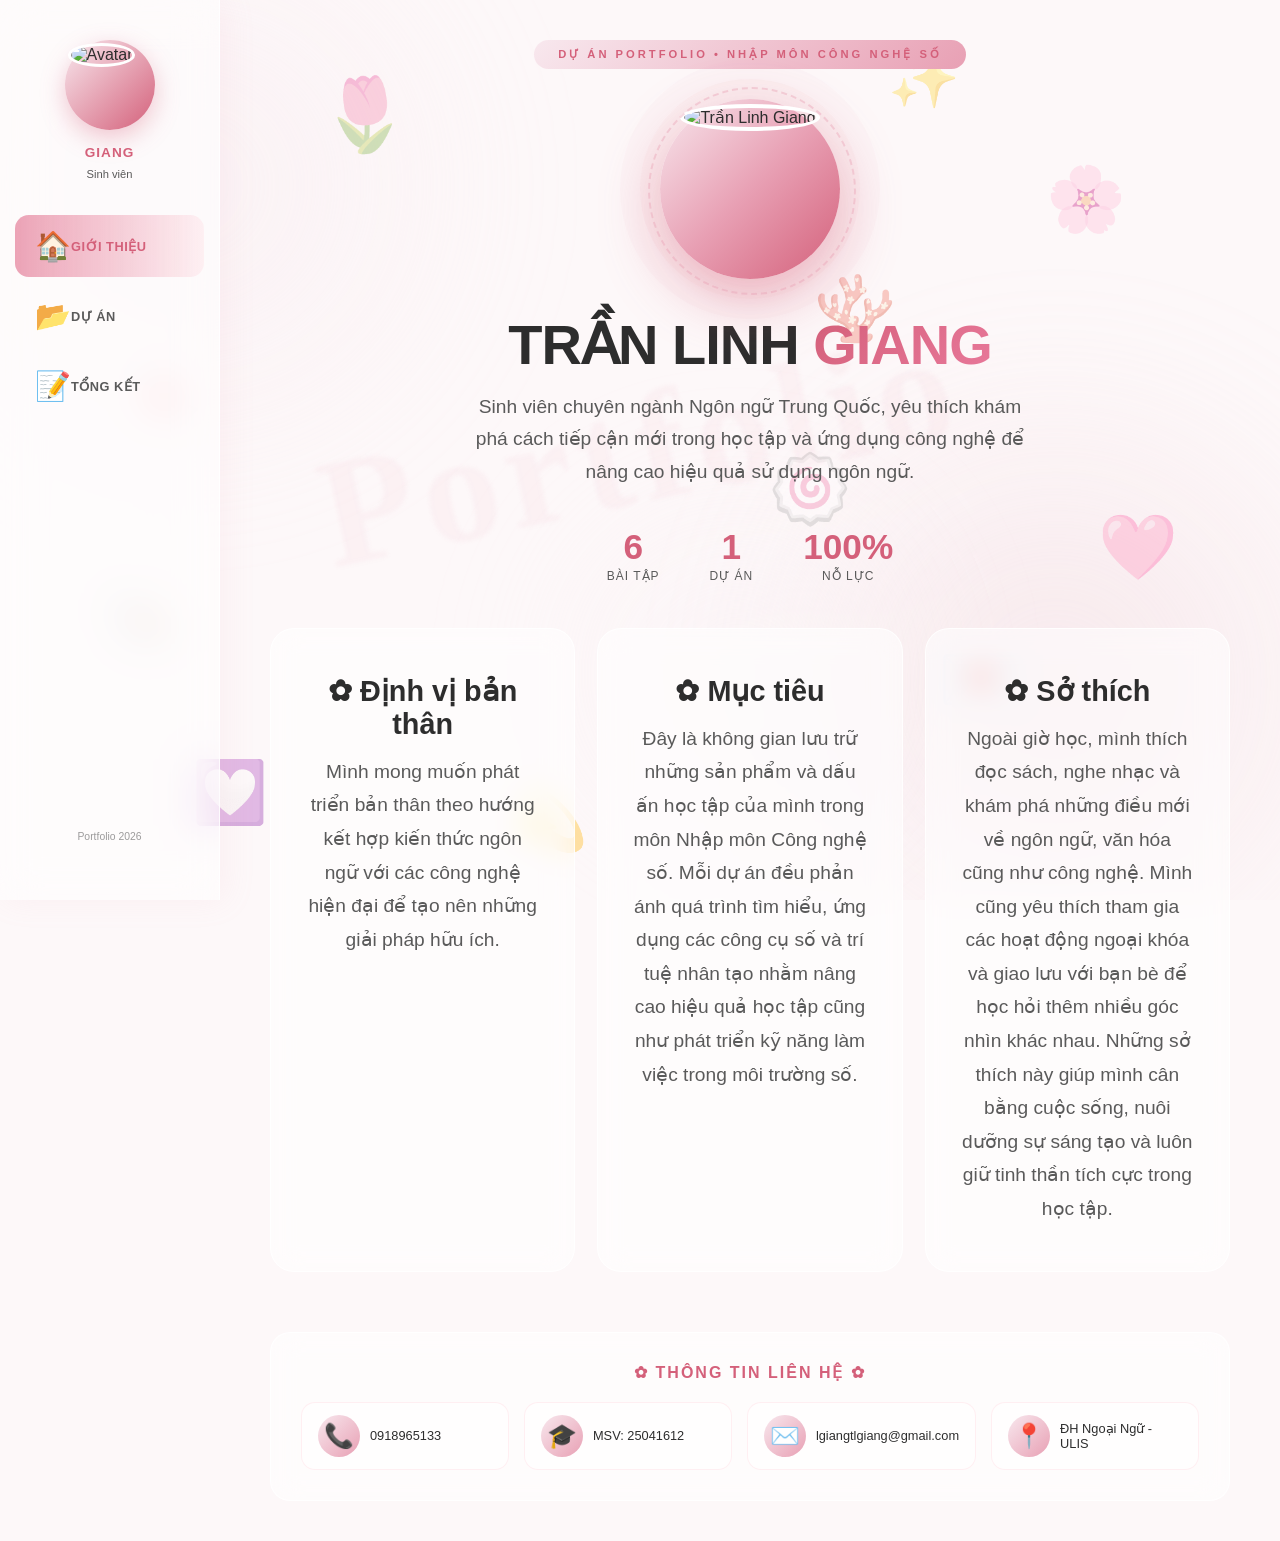
==== index.html @ 49e55954 "init" ====
<!DOCTYPE html>
<html lang="vi">
<head>
    <meta charset="UTF-8">
    <meta name="viewport" content="width=device-width, initial-scale=1.0">
    <title>Trần Linh Giang | Digital Portfolio</title>
    <link rel="stylesheet" href="css/style.css">
</head>
<body>

    <div class="decor-bg">
        <div class="soft-orb orb-1"></div>
        <div class="soft-orb orb-2"></div>
        <div class="soft-orb orb-3"></div>
    </div>

    <div class="floating-icons">
        <div class="floating-icon fi-1">🌷</div>
        <div class="floating-icon fi-2">🌸</div>
        <div class="floating-icon fi-3">🍥</div>
        <div class="floating-icon fi-4">💌</div>
        <div class="floating-icon fi-5">💟</div>
        <div class="floating-icon fi-6">🪸</div>
        <div class="floating-icon fi-7">🐚</div>
        <div class="floating-icon fi-8">🍬</div>
        <div class="floating-icon fi-9">🩷</div>
        <div class="floating-icon fi-10">✨</div>
        <div class="floating-icon fi-11">💫</div>
    </div>

    <div class="bg-text">Portfolio</div>

    <!-- SIDEBAR -->
    <aside class="sidebar">
        <div class="sidebar-avatar">
            <img src="assets/avatar.jpg" alt="Avatar">
        </div>
        <div class="sidebar-name">Giang</div>
        <div class="sidebar-role">Sinh viên</div>
        <nav class="sidebar-nav">
            <a href="index.html" class="active">
                <span class="nav-icon">🏠</span>
                <span>GIỚI THIỆU</span>
            </a>
            <a href="projects.html">
                <span class="nav-icon">📂</span>
                <span>DỰ ÁN</span>
            </a>
            <a href="summary.html">
                <span class="nav-icon">📝</span>
                <span>TỔNG KẾT</span>
            </a>
        </nav>
        <div class="sidebar-footer">
            <div class="sidebar-footer-text">Portfolio 2026</div>
        </div>
    </aside>

    <!-- MAIN CONTENT -->
    <main class="main-content">
        <section class="hero">

            <div class="hero-badge">DỰ ÁN PORTFOLIO • NHẬP MÔN CÔNG NGHỆ SỐ</div>

            <div class="hero-avatar">
                <img src="assets/avatar.jpg" alt="Trần Linh Giang">
            </div>

            <h1 class="hero-name">
                TRẦN LINH <span class="highlight">GIANG</span>
            </h1>
            <p class="hero-tagline">
                Sinh viên chuyên ngành Ngôn ngữ Trung Quốc, yêu thích khám phá cách tiếp cận mới trong học tập và ứng dụng công nghệ để nâng cao hiệu quả sử dụng ngôn ngữ.
            </p>

            <div class="hero-stats">
                <div class="stat-item">
                    <div class="stat-number">6</div>
                    <div class="stat-label">Bài tập</div>
                </div>
                <div class="stat-item">
                    <div class="stat-number">1</div>
                    <div class="stat-label">Dự án</div>
                </div>
                <div class="stat-item">
                    <div class="stat-number">100%</div>
                    <div class="stat-label">Nỗ lực</div>
                </div>
            </div>

            <div class="hero-cards">
                <div class="hero-card">
                    <div class="hero-card-title">✿ Định vị bản thân</div>
                    <div class="hero-card-desc">Mình mong muốn phát triển bản thân theo hướng kết hợp kiến thức ngôn ngữ với các công nghệ hiện đại để tạo nên những giải pháp hữu ích.</div>
                </div>
                <div class="hero-card">
                    <div class="hero-card-title">✿ Mục tiêu</div>
                    <div class="hero-card-desc">Đây là không gian lưu trữ những sản phẩm và dấu ấn học tập của mình trong môn Nhập môn Công nghệ số. Mỗi dự án đều phản ánh quá trình tìm hiểu, ứng dụng các công cụ số và trí tuệ nhân tạo nhằm nâng cao hiệu quả học tập cũng như phát triển kỹ năng làm việc trong môi trường số.</div>
                </div>
                <div class="hero-card">
                    <div class="hero-card-title">✿ Sở thích</div>
                    <div class="hero-card-desc">Ngoài giờ học, mình thích đọc sách, nghe nhạc và khám phá những điều mới về ngôn ngữ, văn hóa cũng như công nghệ. Mình cũng yêu thích tham gia các hoạt động ngoại khóa và giao lưu với bạn bè để học hỏi thêm nhiều góc nhìn khác nhau. Những sở thích này giúp mình cân bằng cuộc sống, nuôi dưỡng sự sáng tạo và luôn giữ tinh thần tích cực trong học tập.</div>
                </div>
            </div>

        </section>

        <!-- CONTACT -->
        <div class="contact-strip">
            <div class="contact-strip-title">✿ THÔNG TIN LIÊN HỆ ✿</div>
            <div class="contact-strip-grid">
                <div class="contact-chip">
                    <div class="contact-chip-icon">📞</div>
                    <div class="contact-chip-text">0918965133</div>
                </div>
                <div class="contact-chip">
                    <div class="contact-chip-icon">🎓</div>
                    <div class="contact-chip-text">MSV: 25041612</div>
                </div>
                <div class="contact-chip">
                    <div class="contact-chip-icon">✉️</div>
                    <div class="contact-chip-text">lgiangtlgiang@gmail.com</div>
                </div>
                <div class="contact-chip">
                    <div class="contact-chip-icon">📍</div>
                    <div class="contact-chip-text">ĐH Ngoại Ngữ - ULIS</div>
                </div>
            </div>
        </div>
    </main>

</body>
</html>
---- css/style.css ----
/* =========================================
   HỆ THỐNG BIẾN MÀU (WHITE - PINK THEME)
========================================= */
:root {
    --pink-light: #f8e8ee;
    --pink-main: #e8a0b4;
    --pink-dark: #d4607a;
    --pink-glow: #e8789a;
    --bg-color: #fdf8f9;
    --text-dark: #2d2d2d;
    --text-gray: #5a5a5a;
    --glass-bg: rgba(255, 255, 255, 0.55);
    --glass-border: rgba(255, 255, 255, 0.8);
    --sidebar-width: 220px;
}

* { margin: 0; padding: 0; box-sizing: border-box; }

body {
    background-color: var(--bg-color);
    color: var(--text-dark);
    font-family: 'Segoe UI', Tahoma, Geneva, Verdana, sans-serif;
    overflow-x: hidden;
    min-height: 100vh;
}

/* =========================================
   1. NỀN ĐỘNG
========================================= */
.decor-bg { 
    position: fixed; top: 0; left: 0; width: 100%; height: 100%; 
    pointer-events: none; z-index: -1; overflow: hidden; 
}
.soft-orb { 
    position: absolute; border-radius: 50%; filter: blur(80px); opacity: 0.45; 
}
.orb-1 { 
    top: -15%; left: -10%; width: 50vw; height: 50vw; 
    background: radial-gradient(circle, var(--pink-light) 0%, transparent 65%); 
    animation: orbDrift 18s infinite alternate ease-in-out; 
}
.orb-2 { 
    bottom: -15%; right: -10%; width: 55vw; height: 55vw; 
    background: radial-gradient(circle, #f0d0d8 0%, transparent 65%); 
    animation: orbDrift 22s infinite alternate-reverse ease-in-out; 
}
.orb-3 { 
    top: 50%; left: 40%; width: 35vw; height: 35vw; 
    background: radial-gradient(circle, #faf0f4 0%, transparent 65%); 
    animation: orbDrift 20s infinite alternate ease-in-out; 
}

@keyframes orbDrift { 
    0% { transform: translate(0, 0) scale(1); } 
    33% { transform: translate(40px, -30px) scale(1.08); }
    66% { transform: translate(-25px, 50px) scale(0.94); }
    100% { transform: translate(15px, -20px) scale(1.03); } 
}

/* =========================================
   2. ICON TRÔI NỔI
========================================= */
.floating-icons {
    position: fixed;
    top: 0; left: 0; width: 100%; height: 100%;
    pointer-events: none;
    z-index: -1;
    overflow: hidden;
}
.floating-icon {
    position: absolute;
    opacity: 0.35;
    animation: iconBob 14s infinite ease-in-out alternate;
    user-select: none;
    pointer-events: none;
}
.fi-1 { top: 8%; left: 25%; animation-duration: 16s; font-size: 4.5rem; }
.fi-2 { top: 18%; right: 12%; animation-duration: 18s; font-size: 4rem; animation-delay: -3s; }
.fi-3 { top: 50%; left: 60%; animation-duration: 20s; font-size: 4.2rem; animation-delay: -5s; }
.fi-4 { bottom: 20%; right: 20%; animation-duration: 17s; font-size: 4.3rem; animation-delay: -2s; }
.fi-5 { bottom: 8%; left: 15%; animation-duration: 22s; font-size: 3.8rem; animation-delay: -7s; }
.fi-6 { top: 30%; right: 30%; animation-duration: 19s; font-size: 4.1rem; animation-delay: -4s; }
.fi-7 { top: 65%; left: 8%; animation-duration: 21s; font-size: 3.9rem; animation-delay: -6s; }
.fi-8 { top: 40%; left: 10%; animation-duration: 23s; font-size: 3.7rem; animation-delay: -8s; }
.fi-9 { bottom: 35%; right: 8%; animation-duration: 18s; font-size: 4rem; animation-delay: -1s; }
.fi-10 { top: 5%; right: 25%; animation-duration: 24s; font-size: 3.6rem; animation-delay: -9s; }
.fi-11 { bottom: 5%; left: 40%; animation-duration: 20s; font-size: 3.8rem; animation-delay: -5s; }

@keyframes iconBob {
    0% { transform: translateY(0) rotate(0deg) scale(1); }
    25% { transform: translateY(-20px) rotate(8deg) scale(1.06); }
    50% { transform: translateY(10px) rotate(-5deg) scale(0.96); }
    75% { transform: translateY(-30px) rotate(12deg) scale(1.04); }
    100% { transform: translateY(-15px) rotate(-8deg) scale(1.02); }
}

/* =========================================
   3. SIDEBAR NAVIGATION
========================================= */
.sidebar {
    position: fixed;
    left: 0; top: 0;
    width: var(--sidebar-width);
    height: 100vh;
    background: var(--glass-bg);
    backdrop-filter: blur(20px);
    border-right: 1px solid var(--glass-border);
    display: flex;
    flex-direction: column;
    align-items: center;
    padding: 40px 0;
    z-index: 1000;
    box-shadow: 5px 0 30px rgba(232, 160, 180, 0.1);
}

.sidebar-avatar {
    width: 90px;
    height: 90px;
    border-radius: 50%;
    background: linear-gradient(135deg, var(--pink-light), var(--pink-dark));
    padding: 3px;
    margin-bottom: 15px;
    box-shadow: 0 8px 25px rgba(212, 96, 122, 0.35);
    animation: avatarPulse 4s ease-in-out infinite;
}
@keyframes avatarPulse {
    0%, 100% { box-shadow: 0 8px 25px rgba(212, 96, 122, 0.35); }
    50% { box-shadow: 0 12px 35px rgba(212, 96, 122, 0.5); }
}
.sidebar-avatar img {
    width: 100%;
    height: 100%;
    border-radius: 50%;
    object-fit: cover;
    border: 3px solid #fff;
}

.sidebar-name {
    font-size: 0.85rem;
    font-weight: 700;
    color: var(--pink-dark);
    text-transform: uppercase;
    letter-spacing: 1px;
    margin-bottom: 8px;
    text-align: center;
}
.sidebar-role {
    font-size: 0.7rem;
    color: var(--text-gray);
    margin-bottom: 35px;
    text-align: center;
}

.sidebar-nav {
    display: flex;
    flex-direction: column;
    gap: 8px;
    width: 100%;
    padding: 0 15px;
}
.sidebar-nav a {
    color: var(--text-gray);
    text-decoration: none;
    font-weight: 600;
    font-size: 0.8rem;
    padding: 14px 20px;
    border-radius: 14px;
    transition: all 0.3s ease;
    display: flex;
    align-items: center;
    gap: 12px;
    letter-spacing: 0.5px;
    position: relative;
    overflow: hidden;
}
.sidebar-nav a::before {
    content: '';
    position: absolute;
    left: 0; top: 0;
    width: 0; height: 100%;
    background: linear-gradient(90deg, var(--pink-main), transparent);
    transition: width 0.3s ease;
    z-index: -1;
}
.sidebar-nav a:hover::before,
.sidebar-nav a.active::before {
    width: 100%;
}
.sidebar-nav a:hover, .sidebar-nav a.active {
    color: var(--pink-dark);
    background: rgba(255, 182, 193, 0.15);
}
.sidebar-nav a .nav-icon {
    font-size: 1.8rem;
    width: 24px;
    text-align: center;
}

.sidebar-footer {
    margin-top: auto;
    padding: 15px;
    text-align: center;
}
.sidebar-footer-text {
    font-size: 0.65rem;
    color: var(--text-gray);
    opacity: 0.6;
    line-height: 1.5;
}

/* =========================================
   4. MAIN CONTENT AREA
========================================= */
.main-content {
    margin-left: var(--sidebar-width);
    min-height: 100vh;
    padding: 40px 50px;
}

/* =========================================
   5. HERO / INTRO PAGE
========================================= */
.hero {
    display: flex;
    flex-direction: column;
    align-items: center;
    justify-content: center;
    min-height: calc(100vh - 80px);
    text-align: center;
    position: relative;
}

.hero-badge {
    display: inline-block;
    background: linear-gradient(135deg, var(--pink-light), var(--pink-main));
    color: var(--pink-dark);
    font-size: 0.7rem;
    font-weight: 700;
    letter-spacing: 3px;
    text-transform: uppercase;
    padding: 8px 24px;
    border-radius: 30px;
    margin-bottom: 30px;
    animation: badgeFloat 3s ease-in-out infinite;
}
@keyframes badgeFloat {
    0%, 100% { transform: translateY(0); }
    50% { transform: translateY(-8px); }
}

.hero-avatar {
    width: 180px;
    height: 180px;
    border-radius: 50%;
    background: linear-gradient(135deg, var(--pink-light), var(--pink-main), var(--pink-dark));
    padding: 5px;
    margin-bottom: 35px;
    box-shadow: 0 20px 60px rgba(212, 96, 122, 0.45),
                0 0 0 20px rgba(232, 160, 180, 0.08),
                0 0 0 40px rgba(232, 160, 180, 0.04);
    position: relative;
    animation: heroAvatarGlow 4s ease-in-out infinite;
}
@keyframes heroAvatarGlow {
    0%, 100% { box-shadow: 0 20px 60px rgba(212, 96, 122, 0.45), 0 0 0 20px rgba(232, 160, 180, 0.08); }
    50% { box-shadow: 0 25px 70px rgba(212, 96, 122, 0.55), 0 0 0 25px rgba(232, 160, 180, 0.12); }
}
.hero-avatar img {
    width: 100%;
    height: 100%;
    border-radius: 50%;
    object-fit: cover;
    border: 4px solid #fff;
}
.hero-avatar::after {
    content: '';
    position: absolute;
    top: -12px; left: -12px;
    width: calc(100% + 24px);
    height: calc(100% + 24px);
    border: 2px dashed var(--pink-main);
    border-radius: 50%;
    opacity: 0.4;
    animation: ringRotate 25s linear infinite;
}
@keyframes ringRotate {
    from { transform: rotate(0deg); }
    to { transform: rotate(360deg); }
}

.hero-name {
    font-size: 3.5rem;
    font-weight: 900;
    text-transform: uppercase;
    color: var(--text-dark);
    margin-bottom: 15px;
    line-height: 1.1;
    letter-spacing: -1px;
}
.hero-name .highlight {
    background: linear-gradient(135deg, var(--pink-dark), var(--pink-glow));
    -webkit-background-clip: text;
    -webkit-text-fill-color: transparent;
    background-clip: text;
}
.hero-tagline {
    font-size: 1.2rem;
    color: var(--text-gray);
    margin-bottom: 40px;
    max-width: 550px;
    line-height: 1.7;
}

.hero-stats {
    display: flex;
    gap: 50px;
    margin-bottom: 45px;
}
.stat-item {
    text-align: center;
}
.stat-number {
    font-size: 2.2rem;
    font-weight: 900;
    color: var(--pink-dark);
    line-height: 1;
}
.stat-label {
    font-size: 0.75rem;
    color: var(--text-gray);
    text-transform: uppercase;
    letter-spacing: 1px;
    margin-top: 5px;
}

.hero-cards {
    display: grid;
    grid-template-columns: repeat(3, 1fr);
    gap: 22px;
    max-width: 1300px;
    width: 100%;
}
.hero-card {
    background: var(--glass-bg);
    backdrop-filter: blur(15px);
    border: 1px solid var(--glass-border);
    border-radius: 24px;
    padding: 45px 35px;
    text-align: center;
    transition: all 0.4s cubic-bezier(0.175, 0.885, 0.32, 1.275);
    cursor: default;
}
.hero-card:hover {
    transform: translateY(-8px) scale(1.02);
    border-color: var(--pink-main);
    box-shadow: 0 15px 35px rgba(212, 96, 122, 0.2);
}
.hero-card-title {
    font-size: 1.8rem;
    font-weight: 700;
    color: var(--text-dark);
    margin-bottom: 14px;
}
.hero-card-desc {
    font-size: 1.2rem;
    color: var(--text-gray);
    line-height: 1.75;
}

/* =========================================
   6. PAGE HEADER (for inner pages)
========================================= */
.page-header {
    text-align: center;
    padding: 30px 0 40px;
}
.page-header-title {
    color: var(--pink-dark);
    font-size: 2rem;
    font-weight: 900;
    text-transform: uppercase;
    letter-spacing: 3px;
    margin-bottom: 10px;
    animation: titleSlide 0.6s ease-out;
}
@keyframes titleSlide {
    from { opacity: 0; transform: translateY(-20px); }
    to { opacity: 1; transform: translateY(0); }
}
.page-header-subtitle {
    color: var(--text-gray);
    font-size: 0.95rem;
    position: relative;
    display: inline-block;
}
.page-header-subtitle::after {
    content: '';
    display: block;
    width: 60px;
    height: 3px;
    background: linear-gradient(90deg, var(--pink-main), var(--pink-dark));
    margin: 12px auto 0;
    border-radius: 2px;
}

/* =========================================
   7. BENTO GRID - PROJECTS
========================================= */
.bento-grid {
    display: grid;
    grid-template-columns: repeat(3, 1fr);
    grid-auto-rows: minmax(180px, auto);
    gap: 20px;
    max-width: 1000px;
    margin: 0 auto;
}

.bento-item {
    background: var(--glass-bg);
    backdrop-filter: blur(12px);
    border: 1.5px solid var(--glass-border);
    border-radius: 24px;
    padding: 30px;
    position: relative;
    overflow: hidden;
    transition: all 0.4s cubic-bezier(0.175, 0.885, 0.32, 1.275);
    cursor: pointer;
    display: flex;
    flex-direction: column;
    justify-content: space-between;
}
.bento-item::before {
    content: '';
    position: absolute;
    top: 0; left: -100%;
    width: 100%; height: 100%;
    background: linear-gradient(90deg, transparent, rgba(255,182,193,0.15), transparent);
    transition: left 0.7s ease;
}
.bento-item:hover::before {
    left: 100%;
}
.bento-item:hover {
    transform: translateY(-6px) scale(1.01);
    border-color: var(--pink-main);
    box-shadow: 0 18px 40px rgba(212, 96, 122, 0.2);
}

/* Bento size variations */
.bento-item.large {
    grid-column: span 2;
    grid-row: span 2;
}
.bento-item.tall {
    grid-row: span 2;
}
.bento-item.wide {
    grid-column: span 2;
}

.bento-number {
    position: absolute;
    top: 12px; right: 18px;
    font-size: 5rem;
    font-weight: 900;
    color: var(--pink-light);
    opacity: 0.35;
    line-height: 1;
}

.bento-icon {
    font-size: 4.5rem;
    margin-bottom: 15px;
    transition: transform 0.4s cubic-bezier(0.175, 0.885, 0.32, 1.275);
    display: inline-block;
}
.bento-item:hover .bento-icon {
    transform: scale(1.12) rotate(-5deg);
}

.bento-title {
    font-size: 1.15rem;
    font-weight: 700;
    color: var(--text-dark);
    margin-bottom: 10px;
    line-height: 1.4;
}
.bento-desc {
    font-size: 0.95rem;
    color: var(--text-gray);
    line-height: 1.6;
    flex-grow: 1;
}
.bento-btn {
    display: inline-flex;
    align-items: center;
    gap: 8px;
    margin-top: 18px;
    padding: 10px 22px;
    background: linear-gradient(135deg, var(--pink-main), var(--pink-dark));
    color: #fff;
    text-decoration: none;
    border-radius: 25px;
    font-weight: 600;
    font-size: 0.8rem;
    letter-spacing: 0.5px;
    transition: all 0.3s ease;
    box-shadow: 0 5px 18px rgba(212, 96, 122, 0.25);
    width: fit-content;
    position: relative;
    overflow: hidden;
}
.bento-btn::before {
    content: '';
    position: absolute;
    top: 50%; left: 50%;
    width: 0; height: 0;
    background: rgba(255,255,255,0.3);
    border-radius: 50%;
    transform: translate(-50%, -50%);
    transition: width 0.4s ease, height 0.4s ease;
}
.bento-btn:hover::before {
    width: 250px; height: 250px;
}
.bento-btn:hover {
    transform: scale(1.06);
    box-shadow: 0 8px 25px rgba(212, 96, 122, 0.4);
}

/* Staggered bento animation */
.bento-item:nth-child(1) { animation: bentoIn 0.5s ease-out 0.1s both; }
.bento-item:nth-child(2) { animation: bentoIn 0.5s ease-out 0.2s both; }
.bento-item:nth-child(3) { animation: bentoIn 0.5s ease-out 0.3s both; }
.bento-item:nth-child(4) { animation: bentoIn 0.5s ease-out 0.4s both; }
.bento-item:nth-child(5) { animation: bentoIn 0.5s ease-out 0.5s both; }
.bento-item:nth-child(6) { animation: bentoIn 0.5s ease-out 0.6s both; }

@keyframes bentoIn {
    from { opacity: 0; transform: scale(0.92) translateY(25px); }
    to { opacity: 1; transform: scale(1) translateY(0); }
}

/* =========================================
   8. TIMELINE - SUMMARY
========================================= */
.timeline {
    position: relative;
    max-width: 800px;
    margin: 0 auto;
    padding-left: 50px;
}
.timeline::before {
    content: '';
    position: absolute;
    left: 20px; top: 0;
    width: 3px;
    height: 100%;
    background: linear-gradient(180deg, var(--pink-main), var(--pink-dark), var(--pink-light));
    border-radius: 2px;
}

.timeline-item {
    position: relative;
    margin-bottom: 35px;
    animation: timelineSlide 0.6s ease-out both;
}
.timeline-item:nth-child(1) { animation-delay: 0.2s; }
.timeline-item:nth-child(2) { animation-delay: 0.4s; }
.timeline-item:nth-child(3) { animation-delay: 0.6s; }

@keyframes timelineSlide {
    from { opacity: 0; transform: translateX(-30px); }
    to { opacity: 1; transform: translateX(0); }
}

.timeline-dot {
    position: absolute;
    left: -38px; top: 25px;
    width: 20px;
    height: 20px;
    border-radius: 50%;
    background: linear-gradient(135deg, var(--pink-main), var(--pink-dark));
    box-shadow: 0 0 0 5px rgba(255, 182, 193, 0.25);
    z-index: 1;
}

.timeline-card {
    background: var(--glass-bg);
    backdrop-filter: blur(12px);
    border: 1.5px solid var(--glass-border);
    border-radius: 22px;
    padding: 32px;
    transition: all 0.4s cubic-bezier(0.175, 0.885, 0.32, 1.275);
    position: relative;
    overflow: hidden;
}
.timeline-card::after {
    content: '';
    position: absolute;
    top: 0; right: 0;
    width: 80px; height: 80px;
    background: linear-gradient(135deg, transparent 50%, rgba(255,182,193,0.15) 50%);
    border-radius: 0 22px 0 0;
    transition: all 0.3s ease;
}
.timeline-card:hover::after {
    width: 120px; height: 120px;
}
.timeline-card:hover {
    transform: translateY(-5px);
    border-color: var(--pink-main);
    box-shadow: 0 15px 35px rgba(212, 96, 122, 0.18);
}

.timeline-header {
    display: flex;
    align-items: center;
    gap: 14px;
    margin-bottom: 18px;
    padding-bottom: 14px;
    border-bottom: 2px dashed var(--pink-light);
}
.timeline-icon {
    font-size: 3.2rem;
    background: linear-gradient(135deg, var(--pink-light), var(--pink-main));
    width: 65px; height: 65px;
    display: flex;
    justify-content: center;
    align-items: center;
    border-radius: 50%;
    box-shadow: 0 5px 15px rgba(232, 160, 180, 0.25);
    flex-shrink: 0;
    transition: transform 0.3s ease;
}
.timeline-card:hover .timeline-icon {
    transform: scale(1.1) rotate(5deg);
}
.timeline-title {
    color: var(--pink-dark);
    font-size: 1.15rem;
    font-weight: 700;
    text-transform: uppercase;
}
.timeline-content {
    color: var(--text-dark);
    line-height: 1.8;
    font-size: 0.95rem;
    text-align: justify;
}
.timeline-content ul {
    padding-left: 18px;
    margin-top: 12px;
}
.timeline-content li {
    margin-bottom: 10px;
    padding-left: 8px;
    transition: transform 0.3s ease;
}
.timeline-content li:hover {
    transform: translateX(5px);
}
.timeline-content li::marker {
    color: var(--pink-main);
    font-size: 1.1rem;
}

/* Quote box on summary page */
.quote-banner {
    background: linear-gradient(135deg, rgba(255, 182, 193, 0.3), rgba(255, 20, 147, 0.06));
    border-radius: 22px;
    padding: 35px;
    margin-bottom: 40px;
    text-align: center;
    position: relative;
    overflow: hidden;
    border: 1.5px solid var(--glass-border);
}
.quote-banner::before {
    content: '"';
    position: absolute;
    top: -25px; left: 25px;
    font-size: 9rem;
    color: var(--pink-main);
    opacity: 0.12;
    font-family: Georgia, serif;
    line-height: 1;
}
.quote-cn {
    font-size: 1.5rem;
    font-weight: bold;
    color: var(--pink-dark);
    margin-bottom: 10px;
    font-family: 'KaiTi', 'SimSun', serif;
    position: relative;
    z-index: 1;
}
.quote-vi {
    font-size: 0.95rem;
    color: var(--text-dark);
    font-style: italic;
    position: relative;
    z-index: 1;
}

/* Finish button */
.btn-finish {
    display: block;
    width: fit-content;
    margin: 50px auto 0;
    padding: 16px 50px;
    background: linear-gradient(135deg, var(--pink-main), var(--pink-dark));
    color: #fff;
    text-decoration: none;
    border-radius: 40px;
    font-weight: bold;
    font-size: 0.95rem;
    letter-spacing: 2px;
    transition: all 0.3s ease;
    box-shadow: 0 10px 30px rgba(212, 96, 122, 0.35);
    text-align: center;
    border: none;
    cursor: pointer;
    position: relative;
    overflow: hidden;
}
.btn-finish::before {
    content: '';
    position: absolute;
    top: -50%; left: -50%;
    width: 200%; height: 200%;
    background: linear-gradient(45deg, transparent, rgba(255,255,255,0.3), transparent);
    transform: rotate(45deg);
    animation: shimmerBtn 2.5s infinite;
}
@keyframes shimmerBtn {
    0% { transform: translateX(-100%) rotate(45deg); }
    100% { transform: translateX(100%) rotate(45deg); }
}
.btn-finish:hover {
    transform: scale(1.05) translateY(-3px);
    box-shadow: 0 15px 40px rgba(212, 96, 122, 0.55);
}

/* =========================================
   9. CONTACT STRIP (footer)
========================================= */
.contact-strip {
    margin-top: 60px;
    padding: 30px;
    background: var(--glass-bg);
    backdrop-filter: blur(15px);
    border: 1px solid var(--glass-border);
    border-radius: 20px;
}
.contact-strip-title {
    color: var(--pink-dark);
    font-size: 1rem;
    font-weight: 700;
    text-transform: uppercase;
    letter-spacing: 2px;
    margin-bottom: 20px;
    text-align: center;
}
.contact-strip-grid {
    display: grid;
    grid-template-columns: repeat(4, 1fr);
    gap: 15px;
}
.contact-chip {
    display: flex;
    align-items: center;
    gap: 10px;
    padding: 12px 16px;
    background: rgba(255, 255, 255, 0.6);
    border: 1px solid rgba(255, 182, 193, 0.2);
    border-radius: 14px;
    transition: all 0.3s ease;
}
.contact-chip:hover {
    border-color: var(--pink-dark);
    background: #fff;
    transform: translateY(-3px);
    box-shadow: 0 8px 20px rgba(232, 160, 180, 0.2);
}
.contact-chip-icon {
    width: 42px; height: 42px;
    background: linear-gradient(135deg, var(--pink-light), var(--pink-main));
    border-radius: 50%;
    display: flex;
    align-items: center;
    justify-content: center;
    font-size: 1.5rem;
    flex-shrink: 0;
}
.contact-chip-text {
    font-size: 0.8rem;
    color: var(--text-dark);
    font-weight: 500;
}

/* =========================================
   10. RESPONSIVE
========================================= */
@media (max-width: 1000px) {
    .sidebar {
        width: 70px;
        padding: 25px 0;
    }
    .sidebar-name, .sidebar-role, .sidebar-footer-text {
        display: none;
    }
    .sidebar-nav a {
        padding: 12px;
        justify-content: center;
    }
    .sidebar-nav a span:not(.nav-icon) {
        display: none;
    }
    .main-content {
        margin-left: 70px;
        padding: 30px 25px;
    }
    .hero-name { font-size: 2.8rem; }
    .hero-cards { grid-template-columns: repeat(2, 1fr); }
    .bento-grid { grid-template-columns: repeat(2, 1fr); }
    .bento-item.large { grid-column: span 2; grid-row: span 1; }
    .contact-strip-grid { grid-template-columns: repeat(2, 1fr); }
}

@media (max-width: 700px) {
    .sidebar {
        position: fixed;
        bottom: 0; left: 0;
        width: 100%;
        height: 70px;
        flex-direction: row;
        justify-content: center;
        padding: 0 10px;
        border-right: none;
        border-top: 1px solid var(--glass-border);
    }
    .sidebar-avatar, .sidebar-name, .sidebar-role, .sidebar-footer {
        display: none;
    }
    .sidebar-nav {
        flex-direction: row;
        padding: 0;
        gap: 5px;
        justify-content: center;
    }
    .sidebar-nav a {
        padding: 10px 18px;
    }
    .main-content {
        margin-left: 0;
        margin-bottom: 70px;
        padding: 20px 15px;
    }
    .bg-text { display: none; }
    .hero-name { font-size: 2rem; }
    .hero-stats { gap: 25px; }
    .stat-number { font-size: 1.6rem; }
    .hero-cards { grid-template-columns: 1fr; }
    .bento-grid { grid-template-columns: 1fr; }
    .bento-item.large, .bento-item.wide { grid-column: span 1; }
    .bento-item.tall { grid-row: span 1; }
    .contact-strip-grid { grid-template-columns: 1fr; }
    .timeline { padding-left: 35px; }
    .timeline::before { left: 12px; }
    .timeline-dot { left: -30px; }
}

/* =========================================
   11. PDF EXPORT
========================================= */
@media print {
    * {
        animation: none !important;
        transition: none !important;
    }
    body { background: #fff !important; }
    .decor-bg, .floating-icons, .bg-text { display: none !important; }
    
    .sidebar {
        position: static;
        width: 100%;
        height: auto;
        flex-direction: row;
        justify-content: center;
        align-items: center;
        gap: 20px;
        padding: 15px;
        border-right: none;
        border-bottom: 2px solid #eee;
        backdrop-filter: none;
        background: #fff;
        box-shadow: none;
    }
    .sidebar-avatar, .sidebar-name, .sidebar-role, .sidebar-footer { display: block; }
    .sidebar-nav { flex-direction: row; gap: 10px; }
    .sidebar-nav a { padding: 8px 15px; }
    .sidebar-nav a::before { display: none; }
    
    .main-content {
        margin-left: 0;
        padding: 20px;
    }
    
    .hero-avatar {
        box-shadow: none;
        border: 3px solid var(--pink-main);
    }
    .hero-avatar::after { display: none; }
    .hero-badge { background: var(--pink-light); }
    
    .hero-card, .bento-item, .timeline-card, .contact-chip {
        background: #fff;
        backdrop-filter: none;
        box-shadow: none;
        border: 1px solid #ddd;
        page-break-inside: avoid;
    }
    .bento-btn, .btn-finish {
        background: var(--pink-dark) !important;
        box-shadow: none !important;
    }
    .bento-btn::before, .btn-finish::before { display: none !important; }
    
    .timeline::before { background: #ddd; }
    .timeline-dot { background: var(--pink-main); box-shadow: none; }
    
    .quote-banner { box-shadow: none; border: 1px solid #eee; }
    .quote-banner::before { display: none; }
    
    .contact-strip {
        background: #fff;
        backdrop-filter: none;
        border: 1px solid #ddd;
    }
    
    a { text-decoration: none; color: inherit; }
}

/* =========================================
   12. BACKGROUND HANDWRITING TEXT
========================================= */
.bg-text {
    position: fixed;
    top: 50%;
    left: 50%;
    transform: translate(-50%, -50%) rotate(-12deg);
    font-family: 'Segoe Script', 'Comic Sans MS', 'Brush Script MT', cursive;
    font-size: 12vw;
    font-weight: 700;
    color: var(--pink-main);
    opacity: 0.08;
    filter: blur(2px);
    pointer-events: none;
    z-index: -1;
    white-space: nowrap;
    user-select: none;
    letter-spacing: 0.05em;
}

/* =========================================
   13. SCROLL REVEAL UTILITY
========================================= */
.reveal {
    opacity: 0;
    transform: translateY(25px);
    transition: opacity 0.6s ease-out, transform 0.6s ease-out;
}
.reveal.visible {
    opacity: 1;
    transform: translateY(0);
}
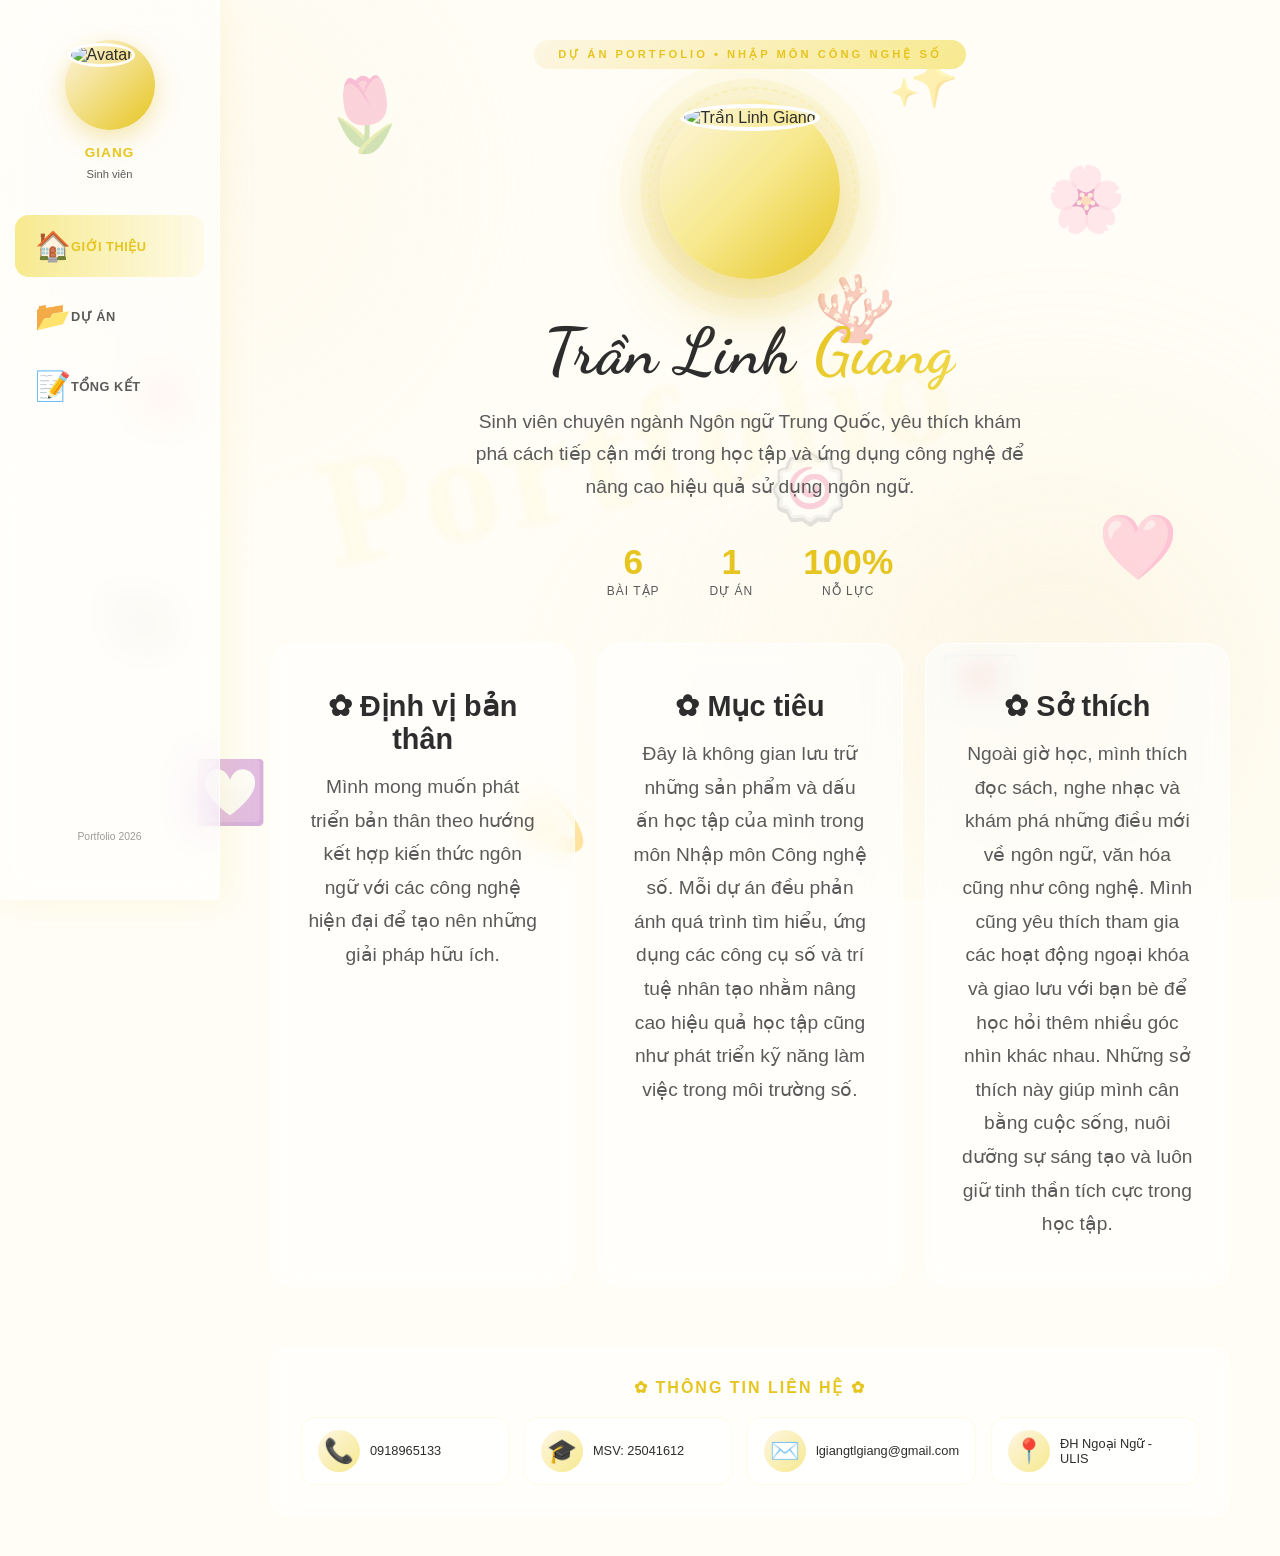
==== commit ab0e1dbc: "minor changes" ====
--- a/index.html
+++ b/index.html
@@ -4,6 +4,9 @@
     <meta charset="UTF-8">
     <meta name="viewport" content="width=device-width, initial-scale=1.0">
     <title>Trần Linh Giang | Digital Portfolio</title>
+    <link rel="preconnect" href="https://fonts.googleapis.com">
+    <link rel="preconnect" href="https://fonts.gstatic.com" crossorigin>
+    <link href="https://fonts.googleapis.com/css2?family=Dancing+Script:wght@700&display=swap" rel="stylesheet">
     <link rel="stylesheet" href="css/style.css">
 </head>
 <body>
@@ -67,7 +70,7 @@
             </div>
 
             <h1 class="hero-name">
-                TRẦN LINH <span class="highlight">GIANG</span>
+                Trần Linh <span class="highlight">Giang</span>
             </h1>
             <p class="hero-tagline">
                 Sinh viên chuyên ngành Ngôn ngữ Trung Quốc, yêu thích khám phá cách tiếp cận mới trong học tập và ứng dụng công nghệ để nâng cao hiệu quả sử dụng ngôn ngữ.
--- a/css/style.css
+++ b/css/style.css
@@ -1,12 +1,12 @@
 /* =========================================
-   HỆ THỐNG BIẾN MÀU (WHITE - PINK THEME)
+   HỆ THỐNG BIẾN MÀU (WHITE - YELLOW THEME)
 ========================================= */
 :root {
-    --pink-light: #f8e8ee;
-    --pink-main: #e8a0b4;
-    --pink-dark: #d4607a;
-    --pink-glow: #e8789a;
-    --bg-color: #fdf8f9;
+    --yellow-light: #fdf6e3;
+    --yellow-main: #f7e98e;
+    --yellow-dark: #e6c520;
+    --yellow-glow: #f0d84a;
+    --bg-color: #fffdf5;
     --text-dark: #2d2d2d;
     --text-gray: #5a5a5a;
     --glass-bg: rgba(255, 255, 255, 0.55);
@@ -36,17 +36,17 @@
 }
 .orb-1 { 
     top: -15%; left: -10%; width: 50vw; height: 50vw; 
-    background: radial-gradient(circle, var(--pink-light) 0%, transparent 65%); 
+    background: radial-gradient(circle, var(--yellow-light) 0%, transparent 65%); 
     animation: orbDrift 18s infinite alternate ease-in-out; 
 }
 .orb-2 { 
     bottom: -15%; right: -10%; width: 55vw; height: 55vw; 
-    background: radial-gradient(circle, #f0d0d8 0%, transparent 65%); 
+    background: radial-gradient(circle, #f5ecc8 0%, transparent 65%); 
     animation: orbDrift 22s infinite alternate-reverse ease-in-out; 
 }
 .orb-3 { 
     top: 50%; left: 40%; width: 35vw; height: 35vw; 
-    background: radial-gradient(circle, #faf0f4 0%, transparent 65%); 
+    background: radial-gradient(circle, #fdf9ed 0%, transparent 65%); 
     animation: orbDrift 20s infinite alternate ease-in-out; 
 }
 
@@ -110,22 +110,22 @@
     align-items: center;
     padding: 40px 0;
     z-index: 1000;
-    box-shadow: 5px 0 30px rgba(232, 160, 180, 0.1);
+    box-shadow: 5px 0 30px rgba(230, 197, 32, 0.1);
 }
 
 .sidebar-avatar {
     width: 90px;
     height: 90px;
     border-radius: 50%;
-    background: linear-gradient(135deg, var(--pink-light), var(--pink-dark));
+    background: linear-gradient(135deg, var(--yellow-light), var(--yellow-dark));
     padding: 3px;
     margin-bottom: 15px;
-    box-shadow: 0 8px 25px rgba(212, 96, 122, 0.35);
+    box-shadow: 0 8px 25px rgba(220, 180, 30, 0.35);
     animation: avatarPulse 4s ease-in-out infinite;
 }
 @keyframes avatarPulse {
-    0%, 100% { box-shadow: 0 8px 25px rgba(212, 96, 122, 0.35); }
-    50% { box-shadow: 0 12px 35px rgba(212, 96, 122, 0.5); }
+    0%, 100% { box-shadow: 0 8px 25px rgba(220, 180, 30, 0.35); }
+    50% { box-shadow: 0 12px 35px rgba(220, 180, 30, 0.5); }
 }
 .sidebar-avatar img {
     width: 100%;
@@ -138,7 +138,7 @@
 .sidebar-name {
     font-size: 0.85rem;
     font-weight: 700;
-    color: var(--pink-dark);
+    color: var(--yellow-dark);
     text-transform: uppercase;
     letter-spacing: 1px;
     margin-bottom: 8px;
@@ -178,7 +178,7 @@
     position: absolute;
     left: 0; top: 0;
     width: 0; height: 100%;
-    background: linear-gradient(90deg, var(--pink-main), transparent);
+    background: linear-gradient(90deg, var(--yellow-main), transparent);
     transition: width 0.3s ease;
     z-index: -1;
 }
@@ -187,8 +187,8 @@
     width: 100%;
 }
 .sidebar-nav a:hover, .sidebar-nav a.active {
-    color: var(--pink-dark);
-    background: rgba(255, 182, 193, 0.15);
+    color: var(--yellow-dark);
+    background: rgba(247, 233, 142, 0.15);
 }
 .sidebar-nav a .nav-icon {
     font-size: 1.8rem;
@@ -232,8 +232,8 @@
 
 .hero-badge {
     display: inline-block;
-    background: linear-gradient(135deg, var(--pink-light), var(--pink-main));
-    color: var(--pink-dark);
+    background: linear-gradient(135deg, var(--yellow-light), var(--yellow-main));
+    color: var(--yellow-dark);
     font-size: 0.7rem;
     font-weight: 700;
     letter-spacing: 3px;
@@ -252,18 +252,18 @@
     width: 180px;
     height: 180px;
     border-radius: 50%;
-    background: linear-gradient(135deg, var(--pink-light), var(--pink-main), var(--pink-dark));
+    background: linear-gradient(135deg, var(--yellow-light), var(--yellow-main), var(--yellow-dark));
     padding: 5px;
     margin-bottom: 35px;
-    box-shadow: 0 20px 60px rgba(212, 96, 122, 0.45),
-                0 0 0 20px rgba(232, 160, 180, 0.08),
-                0 0 0 40px rgba(232, 160, 180, 0.04);
+    box-shadow: 0 20px 60px rgba(220, 180, 30, 0.45),
+                0 0 0 20px rgba(230, 197, 32, 0.08),
+                0 0 0 40px rgba(230, 197, 32, 0.04);
     position: relative;
     animation: heroAvatarGlow 4s ease-in-out infinite;
 }
 @keyframes heroAvatarGlow {
-    0%, 100% { box-shadow: 0 20px 60px rgba(212, 96, 122, 0.45), 0 0 0 20px rgba(232, 160, 180, 0.08); }
-    50% { box-shadow: 0 25px 70px rgba(212, 96, 122, 0.55), 0 0 0 25px rgba(232, 160, 180, 0.12); }
+    0%, 100% { box-shadow: 0 20px 60px rgba(220, 180, 30, 0.45), 0 0 0 20px rgba(230, 197, 32, 0.08); }
+    50% { box-shadow: 0 25px 70px rgba(220, 180, 30, 0.55), 0 0 0 25px rgba(230, 197, 32, 0.12); }
 }
 .hero-avatar img {
     width: 100%;
@@ -278,7 +278,7 @@
     top: -12px; left: -12px;
     width: calc(100% + 24px);
     height: calc(100% + 24px);
-    border: 2px dashed var(--pink-main);
+    border: 2px dashed var(--yellow-main);
     border-radius: 50%;
     opacity: 0.4;
     animation: ringRotate 25s linear infinite;
@@ -289,16 +289,17 @@
 }
 
 .hero-name {
-    font-size: 3.5rem;
-    font-weight: 900;
-    text-transform: uppercase;
+    font-family: 'Dancing Script', cursive;
+    font-size: 4rem;
+    font-weight: 700;
+    text-transform: none;
     color: var(--text-dark);
     margin-bottom: 15px;
-    line-height: 1.1;
-    letter-spacing: -1px;
+    line-height: 1.2;
+    letter-spacing: 1px;
 }
 .hero-name .highlight {
-    background: linear-gradient(135deg, var(--pink-dark), var(--pink-glow));
+    background: linear-gradient(135deg, var(--yellow-dark), var(--yellow-glow));
     -webkit-background-clip: text;
     -webkit-text-fill-color: transparent;
     background-clip: text;
@@ -322,7 +323,7 @@
 .stat-number {
     font-size: 2.2rem;
     font-weight: 900;
-    color: var(--pink-dark);
+    color: var(--yellow-dark);
     line-height: 1;
 }
 .stat-label {
@@ -352,8 +353,8 @@
 }
 .hero-card:hover {
     transform: translateY(-8px) scale(1.02);
-    border-color: var(--pink-main);
-    box-shadow: 0 15px 35px rgba(212, 96, 122, 0.2);
+    border-color: var(--yellow-main);
+    box-shadow: 0 15px 35px rgba(220, 180, 30, 0.2);
 }
 .hero-card-title {
     font-size: 1.8rem;
@@ -375,7 +376,7 @@
     padding: 30px 0 40px;
 }
 .page-header-title {
-    color: var(--pink-dark);
+    color: var(--yellow-dark);
     font-size: 2rem;
     font-weight: 900;
     text-transform: uppercase;
@@ -398,7 +399,7 @@
     display: block;
     width: 60px;
     height: 3px;
-    background: linear-gradient(90deg, var(--pink-main), var(--pink-dark));
+    background: linear-gradient(90deg, var(--yellow-main), var(--yellow-dark));
     margin: 12px auto 0;
     border-radius: 2px;
 }
@@ -409,9 +410,8 @@
 .bento-grid {
     display: grid;
     grid-template-columns: repeat(3, 1fr);
-    grid-auto-rows: minmax(180px, auto);
     gap: 20px;
-    max-width: 1000px;
+    max-width: 1100px;
     margin: 0 auto;
 }
 
@@ -420,7 +420,7 @@
     backdrop-filter: blur(12px);
     border: 1.5px solid var(--glass-border);
     border-radius: 24px;
-    padding: 30px;
+    padding: 35px 30px;
     position: relative;
     overflow: hidden;
     transition: all 0.4s cubic-bezier(0.175, 0.885, 0.32, 1.275);
@@ -428,6 +428,7 @@
     display: flex;
     flex-direction: column;
     justify-content: space-between;
+    min-height: 280px;
 }
 .bento-item::before {
     content: '';
@@ -442,20 +443,8 @@
 }
 .bento-item:hover {
     transform: translateY(-6px) scale(1.01);
-    border-color: var(--pink-main);
-    box-shadow: 0 18px 40px rgba(212, 96, 122, 0.2);
-}
-
-/* Bento size variations */
-.bento-item.large {
-    grid-column: span 2;
-    grid-row: span 2;
-}
-.bento-item.tall {
-    grid-row: span 2;
-}
-.bento-item.wide {
-    grid-column: span 2;
+    border-color: var(--yellow-main);
+    box-shadow: 0 18px 40px rgba(220, 180, 30, 0.2);
 }
 
 .bento-number {
@@ -463,7 +452,7 @@
     top: 12px; right: 18px;
     font-size: 5rem;
     font-weight: 900;
-    color: var(--pink-light);
+    color: var(--yellow-light);
     opacity: 0.35;
     line-height: 1;
 }
@@ -497,7 +486,7 @@
     gap: 8px;
     margin-top: 18px;
     padding: 10px 22px;
-    background: linear-gradient(135deg, var(--pink-main), var(--pink-dark));
+    background: linear-gradient(135deg, var(--yellow-main), var(--yellow-dark));
     color: #fff;
     text-decoration: none;
     border-radius: 25px;
@@ -505,7 +494,7 @@
     font-size: 0.8rem;
     letter-spacing: 0.5px;
     transition: all 0.3s ease;
-    box-shadow: 0 5px 18px rgba(212, 96, 122, 0.25);
+    box-shadow: 0 5px 18px rgba(220, 180, 30, 0.25);
     width: fit-content;
     position: relative;
     overflow: hidden;
@@ -525,7 +514,7 @@
 }
 .bento-btn:hover {
     transform: scale(1.06);
-    box-shadow: 0 8px 25px rgba(212, 96, 122, 0.4);
+    box-shadow: 0 8px 25px rgba(220, 180, 30, 0.4);
 }
 
 /* Staggered bento animation */
@@ -556,7 +545,7 @@
     left: 20px; top: 0;
     width: 3px;
     height: 100%;
-    background: linear-gradient(180deg, var(--pink-main), var(--pink-dark), var(--pink-light));
+    background: linear-gradient(180deg, var(--yellow-main), var(--yellow-dark), var(--yellow-light));
     border-radius: 2px;
 }
 
@@ -580,8 +569,8 @@
     width: 20px;
     height: 20px;
     border-radius: 50%;
-    background: linear-gradient(135deg, var(--pink-main), var(--pink-dark));
-    box-shadow: 0 0 0 5px rgba(255, 182, 193, 0.25);
+    background: linear-gradient(135deg, var(--yellow-main), var(--yellow-dark));
+    box-shadow: 0 0 0 5px rgba(247, 233, 142, 0.25);
     z-index: 1;
 }
 
@@ -609,8 +598,8 @@
 }
 .timeline-card:hover {
     transform: translateY(-5px);
-    border-color: var(--pink-main);
-    box-shadow: 0 15px 35px rgba(212, 96, 122, 0.18);
+    border-color: var(--yellow-main);
+    box-shadow: 0 15px 35px rgba(220, 180, 30, 0.18);
 }
 
 .timeline-header {
@@ -619,17 +608,17 @@
     gap: 14px;
     margin-bottom: 18px;
     padding-bottom: 14px;
-    border-bottom: 2px dashed var(--pink-light);
+    border-bottom: 2px dashed var(--yellow-light);
 }
 .timeline-icon {
     font-size: 3.2rem;
-    background: linear-gradient(135deg, var(--pink-light), var(--pink-main));
+    background: linear-gradient(135deg, var(--yellow-light), var(--yellow-main));
     width: 65px; height: 65px;
     display: flex;
     justify-content: center;
     align-items: center;
     border-radius: 50%;
-    box-shadow: 0 5px 15px rgba(232, 160, 180, 0.25);
+    box-shadow: 0 5px 15px rgba(230, 197, 32, 0.25);
     flex-shrink: 0;
     transition: transform 0.3s ease;
 }
@@ -637,7 +626,7 @@
     transform: scale(1.1) rotate(5deg);
 }
 .timeline-title {
-    color: var(--pink-dark);
+    color: var(--yellow-dark);
     font-size: 1.15rem;
     font-weight: 700;
     text-transform: uppercase;
@@ -661,13 +650,13 @@
     transform: translateX(5px);
 }
 .timeline-content li::marker {
-    color: var(--pink-main);
+    color: var(--yellow-main);
     font-size: 1.1rem;
 }
 
 /* Quote box on summary page */
 .quote-banner {
-    background: linear-gradient(135deg, rgba(255, 182, 193, 0.3), rgba(255, 20, 147, 0.06));
+    background: linear-gradient(135deg, rgba(247, 233, 142, 0.3), rgba(230, 197, 32, 0.06));
     border-radius: 22px;
     padding: 35px;
     margin-bottom: 40px;
@@ -681,7 +670,7 @@
     position: absolute;
     top: -25px; left: 25px;
     font-size: 9rem;
-    color: var(--pink-main);
+    color: var(--yellow-main);
     opacity: 0.12;
     font-family: Georgia, serif;
     line-height: 1;
@@ -689,7 +678,7 @@
 .quote-cn {
     font-size: 1.5rem;
     font-weight: bold;
-    color: var(--pink-dark);
+    color: var(--yellow-dark);
     margin-bottom: 10px;
     font-family: 'KaiTi', 'SimSun', serif;
     position: relative;
@@ -709,7 +698,7 @@
     width: fit-content;
     margin: 50px auto 0;
     padding: 16px 50px;
-    background: linear-gradient(135deg, var(--pink-main), var(--pink-dark));
+    background: linear-gradient(135deg, var(--yellow-main), var(--yellow-dark));
     color: #fff;
     text-decoration: none;
     border-radius: 40px;
@@ -717,7 +706,7 @@
     font-size: 0.95rem;
     letter-spacing: 2px;
     transition: all 0.3s ease;
-    box-shadow: 0 10px 30px rgba(212, 96, 122, 0.35);
+    box-shadow: 0 10px 30px rgba(220, 180, 30, 0.35);
     text-align: center;
     border: none;
     cursor: pointer;
@@ -739,7 +728,7 @@
 }
 .btn-finish:hover {
     transform: scale(1.05) translateY(-3px);
-    box-shadow: 0 15px 40px rgba(212, 96, 122, 0.55);
+    box-shadow: 0 15px 40px rgba(220, 180, 30, 0.55);
 }
 
 /* =========================================
@@ -754,7 +743,7 @@
     border-radius: 20px;
 }
 .contact-strip-title {
-    color: var(--pink-dark);
+    color: var(--yellow-dark);
     font-size: 1rem;
     font-weight: 700;
     text-transform: uppercase;
@@ -773,19 +762,19 @@
     gap: 10px;
     padding: 12px 16px;
     background: rgba(255, 255, 255, 0.6);
-    border: 1px solid rgba(255, 182, 193, 0.2);
+    border: 1px solid rgba(247, 233, 142, 0.2);
     border-radius: 14px;
     transition: all 0.3s ease;
 }
 .contact-chip:hover {
-    border-color: var(--pink-dark);
+    border-color: var(--yellow-dark);
     background: #fff;
     transform: translateY(-3px);
-    box-shadow: 0 8px 20px rgba(232, 160, 180, 0.2);
+    box-shadow: 0 8px 20px rgba(230, 197, 32, 0.2);
 }
 .contact-chip-icon {
     width: 42px; height: 42px;
-    background: linear-gradient(135deg, var(--pink-light), var(--pink-main));
+    background: linear-gradient(135deg, var(--yellow-light), var(--yellow-main));
     border-radius: 50%;
     display: flex;
     align-items: center;
@@ -821,10 +810,9 @@
         margin-left: 70px;
         padding: 30px 25px;
     }
-    .hero-name { font-size: 2.8rem; }
+    .hero-name { font-size: 3.2rem; }
     .hero-cards { grid-template-columns: repeat(2, 1fr); }
     .bento-grid { grid-template-columns: repeat(2, 1fr); }
-    .bento-item.large { grid-column: span 2; grid-row: span 1; }
     .contact-strip-grid { grid-template-columns: repeat(2, 1fr); }
 }
 
@@ -858,13 +846,11 @@
         padding: 20px 15px;
     }
     .bg-text { display: none; }
-    .hero-name { font-size: 2rem; }
+    .hero-name { font-size: 2.5rem; }
     .hero-stats { gap: 25px; }
     .stat-number { font-size: 1.6rem; }
     .hero-cards { grid-template-columns: 1fr; }
     .bento-grid { grid-template-columns: 1fr; }
-    .bento-item.large, .bento-item.wide { grid-column: span 1; }
-    .bento-item.tall { grid-row: span 1; }
     .contact-strip-grid { grid-template-columns: 1fr; }
     .timeline { padding-left: 35px; }
     .timeline::before { left: 12px; }
@@ -909,10 +895,10 @@
     
     .hero-avatar {
         box-shadow: none;
-        border: 3px solid var(--pink-main);
+        border: 3px solid var(--yellow-main);
     }
     .hero-avatar::after { display: none; }
-    .hero-badge { background: var(--pink-light); }
+    .hero-badge { background: var(--yellow-light); }
     
     .hero-card, .bento-item, .timeline-card, .contact-chip {
         background: #fff;
@@ -922,13 +908,13 @@
         page-break-inside: avoid;
     }
     .bento-btn, .btn-finish {
-        background: var(--pink-dark) !important;
+        background: var(--yellow-dark) !important;
         box-shadow: none !important;
     }
     .bento-btn::before, .btn-finish::before { display: none !important; }
     
     .timeline::before { background: #ddd; }
-    .timeline-dot { background: var(--pink-main); box-shadow: none; }
+    .timeline-dot { background: var(--yellow-main); box-shadow: none; }
     
     .quote-banner { box-shadow: none; border: 1px solid #eee; }
     .quote-banner::before { display: none; }
@@ -953,7 +939,7 @@
     font-family: 'Segoe Script', 'Comic Sans MS', 'Brush Script MT', cursive;
     font-size: 12vw;
     font-weight: 700;
-    color: var(--pink-main);
+    color: var(--yellow-main);
     opacity: 0.08;
     filter: blur(2px);
     pointer-events: none;
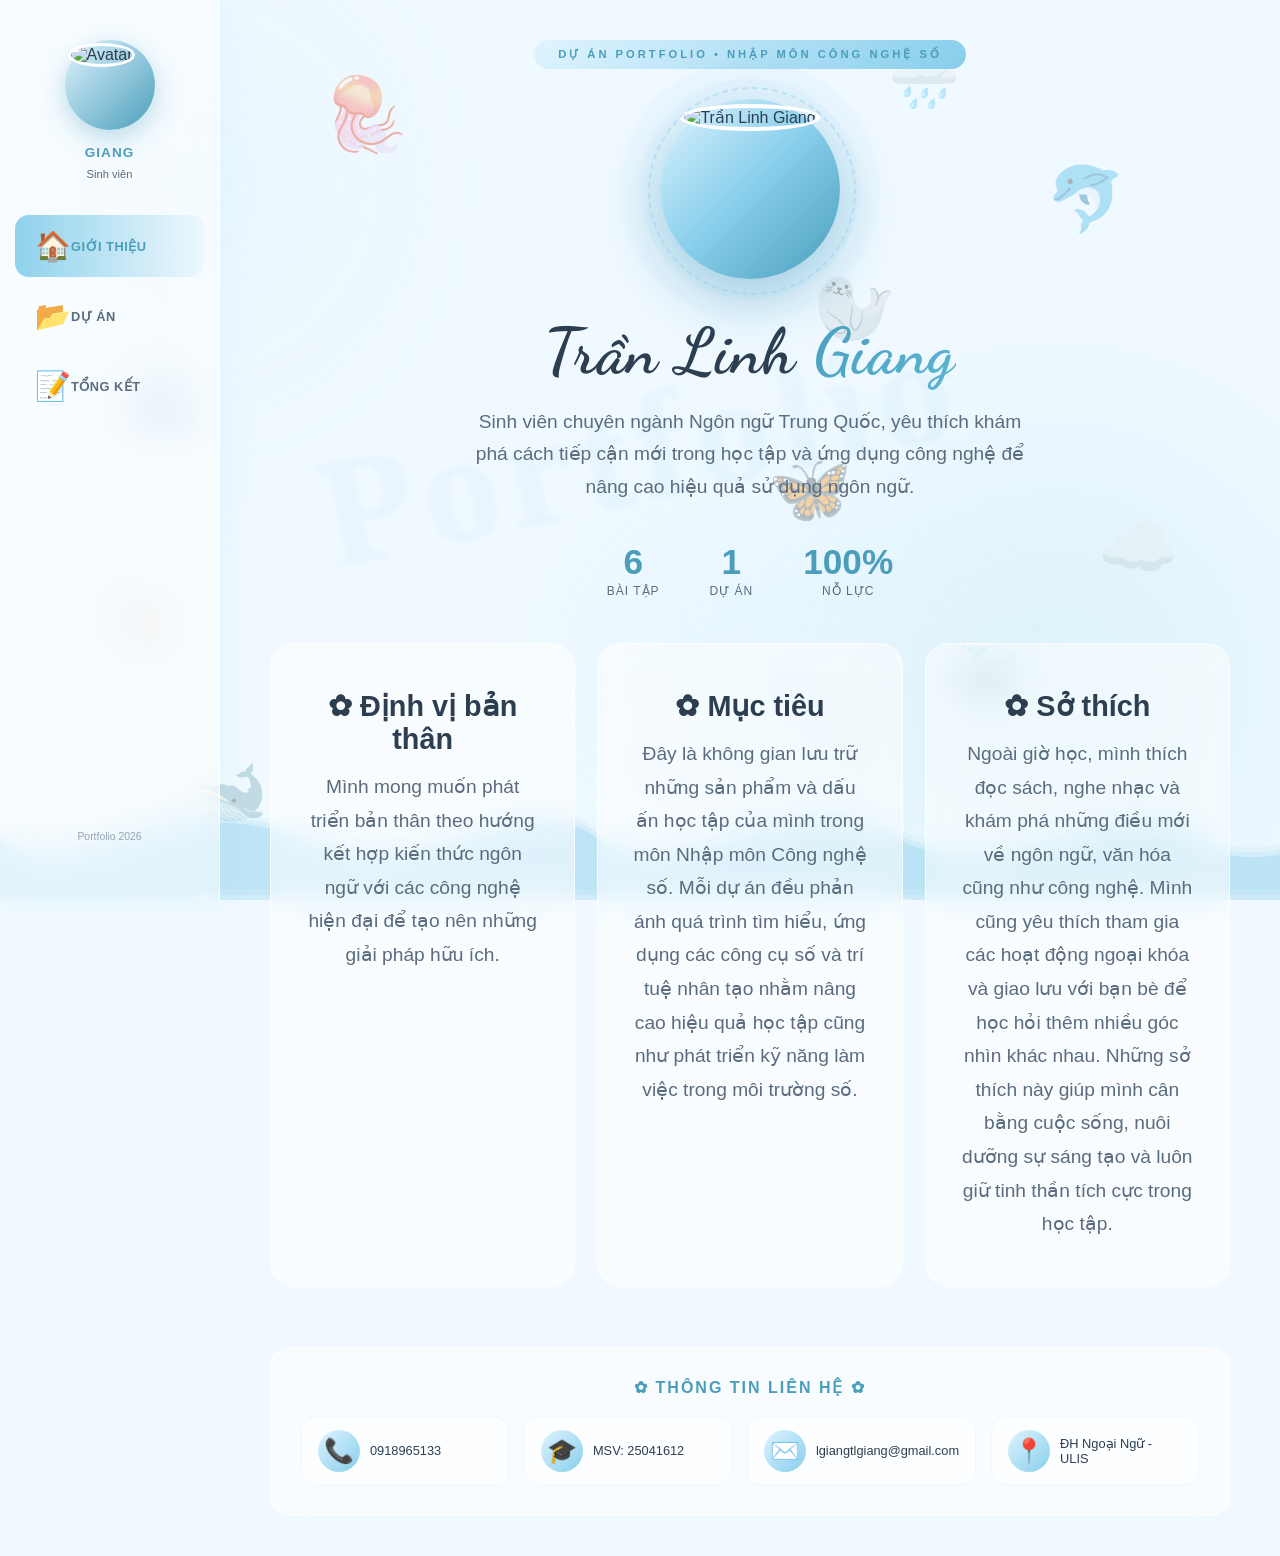
==== commit 15644598: "theme change & adding hw" ====
--- a/index.html
+++ b/index.html
@@ -18,20 +18,38 @@
     </div>
 
     <div class="floating-icons">
-        <div class="floating-icon fi-1">🌷</div>
-        <div class="floating-icon fi-2">🌸</div>
-        <div class="floating-icon fi-3">🍥</div>
-        <div class="floating-icon fi-4">💌</div>
-        <div class="floating-icon fi-5">💟</div>
-        <div class="floating-icon fi-6">🪸</div>
+        <div class="floating-icon fi-1">🪼</div>
+        <div class="floating-icon fi-2">🐬</div>
+        <div class="floating-icon fi-3">🦋</div>
+        <div class="floating-icon fi-4">🐳</div>
+        <div class="floating-icon fi-5">🐋</div>
+        <div class="floating-icon fi-6">🦭</div>
         <div class="floating-icon fi-7">🐚</div>
-        <div class="floating-icon fi-8">🍬</div>
-        <div class="floating-icon fi-9">🩷</div>
-        <div class="floating-icon fi-10">✨</div>
-        <div class="floating-icon fi-11">💫</div>
+        <div class="floating-icon fi-8">🌊</div>
+        <div class="floating-icon fi-9">☁️</div>
+        <div class="floating-icon fi-10">🌧️</div>
     </div>
 
     <div class="bg-text">Portfolio</div>
+
+    <!-- WAVE DECORATION -->
+    <div class="wave-container">
+        <div class="wave"></div>
+        <div class="wave wave2"></div>
+        <div class="wave wave3"></div>
+    </div>
+
+    <!-- BUBBLES -->
+    <div class="bubbles">
+        <div class="bubble"></div>
+        <div class="bubble"></div>
+        <div class="bubble"></div>
+        <div class="bubble"></div>
+        <div class="bubble"></div>
+        <div class="bubble"></div>
+        <div class="bubble"></div>
+        <div class="bubble"></div>
+    </div>
 
     <!-- SIDEBAR -->
     <aside class="sidebar">
--- a/css/style.css
+++ b/css/style.css
@@ -1,16 +1,19 @@
 /* =========================================
-   HỆ THỐNG BIẾN MÀU (WHITE - YELLOW THEME)
+   HỆ THỐNG BIẾN MÀU (DREAMY AQUA THEME)
 ========================================= */
 :root {
-    --yellow-light: #fdf6e3;
-    --yellow-main: #f7e98e;
-    --yellow-dark: #e6c520;
-    --yellow-glow: #f0d84a;
-    --bg-color: #fffdf5;
-    --text-dark: #2d2d2d;
-    --text-gray: #5a5a5a;
-    --glass-bg: rgba(255, 255, 255, 0.55);
-    --glass-border: rgba(255, 255, 255, 0.8);
+    --aqua-light: #e0f4ff;
+    --aqua-main: #87ceeb;
+    --aqua-dark: #4a9ebb;
+    --aqua-glow: #5bb5d5;
+    --sand-light: #fdf6e3;
+    --sand-main: #f7e98e;
+    --sand-dark: #e6c520;
+    --bg-color: #f0f9ff;
+    --text-dark: #2c3e50;
+    --text-gray: #5a6c7d;
+    --glass-bg: rgba(255, 255, 255, 0.5);
+    --glass-border: rgba(255, 255, 255, 0.75);
     --sidebar-width: 220px;
 }
 
@@ -36,17 +39,17 @@
 }
 .orb-1 { 
     top: -15%; left: -10%; width: 50vw; height: 50vw; 
-    background: radial-gradient(circle, var(--yellow-light) 0%, transparent 65%); 
+    background: radial-gradient(circle, var(--aqua-light) 0%, transparent 65%); 
     animation: orbDrift 18s infinite alternate ease-in-out; 
 }
 .orb-2 { 
     bottom: -15%; right: -10%; width: 55vw; height: 55vw; 
-    background: radial-gradient(circle, #f5ecc8 0%, transparent 65%); 
+    background: radial-gradient(circle, #b8e4f0 0%, transparent 65%); 
     animation: orbDrift 22s infinite alternate-reverse ease-in-out; 
 }
 .orb-3 { 
     top: 50%; left: 40%; width: 35vw; height: 35vw; 
-    background: radial-gradient(circle, #fdf9ed 0%, transparent 65%); 
+    background: radial-gradient(circle, #d4f1ff 0%, transparent 65%); 
     animation: orbDrift 20s infinite alternate ease-in-out; 
 }
 
@@ -110,22 +113,22 @@
     align-items: center;
     padding: 40px 0;
     z-index: 1000;
-    box-shadow: 5px 0 30px rgba(230, 197, 32, 0.1);
+    box-shadow: 5px 0 30px rgba(135, 206, 235, 0.1);
 }
 
 .sidebar-avatar {
     width: 90px;
     height: 90px;
     border-radius: 50%;
-    background: linear-gradient(135deg, var(--yellow-light), var(--yellow-dark));
+    background: linear-gradient(135deg, var(--aqua-light), var(--aqua-dark));
     padding: 3px;
     margin-bottom: 15px;
-    box-shadow: 0 8px 25px rgba(220, 180, 30, 0.35);
+    box-shadow: 0 8px 25px rgba(74, 158, 187, 0.35);
     animation: avatarPulse 4s ease-in-out infinite;
 }
 @keyframes avatarPulse {
-    0%, 100% { box-shadow: 0 8px 25px rgba(220, 180, 30, 0.35); }
-    50% { box-shadow: 0 12px 35px rgba(220, 180, 30, 0.5); }
+    0%, 100% { box-shadow: 0 8px 25px rgba(74, 158, 187, 0.35); }
+    50% { box-shadow: 0 12px 35px rgba(74, 158, 187, 0.5); }
 }
 .sidebar-avatar img {
     width: 100%;
@@ -138,7 +141,7 @@
 .sidebar-name {
     font-size: 0.85rem;
     font-weight: 700;
-    color: var(--yellow-dark);
+    color: var(--aqua-dark);
     text-transform: uppercase;
     letter-spacing: 1px;
     margin-bottom: 8px;
@@ -178,7 +181,7 @@
     position: absolute;
     left: 0; top: 0;
     width: 0; height: 100%;
-    background: linear-gradient(90deg, var(--yellow-main), transparent);
+    background: linear-gradient(90deg, var(--aqua-main), transparent);
     transition: width 0.3s ease;
     z-index: -1;
 }
@@ -187,8 +190,8 @@
     width: 100%;
 }
 .sidebar-nav a:hover, .sidebar-nav a.active {
-    color: var(--yellow-dark);
-    background: rgba(247, 233, 142, 0.15);
+    color: var(--aqua-dark);
+    background: rgba(184, 228, 240, 0.15);
 }
 .sidebar-nav a .nav-icon {
     font-size: 1.8rem;
@@ -232,8 +235,8 @@
 
 .hero-badge {
     display: inline-block;
-    background: linear-gradient(135deg, var(--yellow-light), var(--yellow-main));
-    color: var(--yellow-dark);
+    background: linear-gradient(135deg, var(--aqua-light), var(--aqua-main));
+    color: var(--aqua-dark);
     font-size: 0.7rem;
     font-weight: 700;
     letter-spacing: 3px;
@@ -252,18 +255,18 @@
     width: 180px;
     height: 180px;
     border-radius: 50%;
-    background: linear-gradient(135deg, var(--yellow-light), var(--yellow-main), var(--yellow-dark));
+    background: linear-gradient(135deg, var(--aqua-light), var(--aqua-main), var(--aqua-dark));
     padding: 5px;
     margin-bottom: 35px;
-    box-shadow: 0 20px 60px rgba(220, 180, 30, 0.45),
-                0 0 0 20px rgba(230, 197, 32, 0.08),
-                0 0 0 40px rgba(230, 197, 32, 0.04);
+    box-shadow: 0 20px 60px rgba(74, 158, 187, 0.45),
+                0 0 0 20px rgba(135, 206, 235, 0.08),
+                0 0 0 40px rgba(135, 206, 235, 0.04);
     position: relative;
     animation: heroAvatarGlow 4s ease-in-out infinite;
 }
 @keyframes heroAvatarGlow {
-    0%, 100% { box-shadow: 0 20px 60px rgba(220, 180, 30, 0.45), 0 0 0 20px rgba(230, 197, 32, 0.08); }
-    50% { box-shadow: 0 25px 70px rgba(220, 180, 30, 0.55), 0 0 0 25px rgba(230, 197, 32, 0.12); }
+    0%, 100% { box-shadow: 0 20px 60px rgba(74, 158, 187, 0.45), 0 0 0 20px rgba(135, 206, 235, 0.08); }
+    50% { box-shadow: 0 25px 70px rgba(74, 158, 187, 0.55), 0 0 0 25px rgba(135, 206, 235, 0.12); }
 }
 .hero-avatar img {
     width: 100%;
@@ -278,7 +281,7 @@
     top: -12px; left: -12px;
     width: calc(100% + 24px);
     height: calc(100% + 24px);
-    border: 2px dashed var(--yellow-main);
+    border: 2px dashed var(--aqua-main);
     border-radius: 50%;
     opacity: 0.4;
     animation: ringRotate 25s linear infinite;
@@ -299,7 +302,7 @@
     letter-spacing: 1px;
 }
 .hero-name .highlight {
-    background: linear-gradient(135deg, var(--yellow-dark), var(--yellow-glow));
+    background: linear-gradient(135deg, var(--aqua-dark), var(--aqua-glow));
     -webkit-background-clip: text;
     -webkit-text-fill-color: transparent;
     background-clip: text;
@@ -323,7 +326,7 @@
 .stat-number {
     font-size: 2.2rem;
     font-weight: 900;
-    color: var(--yellow-dark);
+    color: var(--aqua-dark);
     line-height: 1;
 }
 .stat-label {
@@ -353,8 +356,8 @@
 }
 .hero-card:hover {
     transform: translateY(-8px) scale(1.02);
-    border-color: var(--yellow-main);
-    box-shadow: 0 15px 35px rgba(220, 180, 30, 0.2);
+    border-color: var(--aqua-main);
+    box-shadow: 0 15px 35px rgba(74, 158, 187, 0.2);
 }
 .hero-card-title {
     font-size: 1.8rem;
@@ -376,7 +379,7 @@
     padding: 30px 0 40px;
 }
 .page-header-title {
-    color: var(--yellow-dark);
+    color: var(--aqua-dark);
     font-size: 2rem;
     font-weight: 900;
     text-transform: uppercase;
@@ -399,7 +402,7 @@
     display: block;
     width: 60px;
     height: 3px;
-    background: linear-gradient(90deg, var(--yellow-main), var(--yellow-dark));
+    background: linear-gradient(90deg, var(--aqua-main), var(--aqua-dark));
     margin: 12px auto 0;
     border-radius: 2px;
 }
@@ -443,8 +446,8 @@
 }
 .bento-item:hover {
     transform: translateY(-6px) scale(1.01);
-    border-color: var(--yellow-main);
-    box-shadow: 0 18px 40px rgba(220, 180, 30, 0.2);
+    border-color: var(--aqua-main);
+    box-shadow: 0 18px 40px rgba(74, 158, 187, 0.2);
 }
 
 .bento-number {
@@ -452,7 +455,7 @@
     top: 12px; right: 18px;
     font-size: 5rem;
     font-weight: 900;
-    color: var(--yellow-light);
+    color: var(--aqua-light);
     opacity: 0.35;
     line-height: 1;
 }
@@ -486,7 +489,7 @@
     gap: 8px;
     margin-top: 18px;
     padding: 10px 22px;
-    background: linear-gradient(135deg, var(--yellow-main), var(--yellow-dark));
+    background: linear-gradient(135deg, var(--aqua-main), var(--aqua-dark));
     color: #fff;
     text-decoration: none;
     border-radius: 25px;
@@ -494,7 +497,7 @@
     font-size: 0.8rem;
     letter-spacing: 0.5px;
     transition: all 0.3s ease;
-    box-shadow: 0 5px 18px rgba(220, 180, 30, 0.25);
+    box-shadow: 0 5px 18px rgba(74, 158, 187, 0.25);
     width: fit-content;
     position: relative;
     overflow: hidden;
@@ -514,7 +517,7 @@
 }
 .bento-btn:hover {
     transform: scale(1.06);
-    box-shadow: 0 8px 25px rgba(220, 180, 30, 0.4);
+    box-shadow: 0 8px 25px rgba(74, 158, 187, 0.4);
 }
 
 /* Staggered bento animation */
@@ -545,7 +548,7 @@
     left: 20px; top: 0;
     width: 3px;
     height: 100%;
-    background: linear-gradient(180deg, var(--yellow-main), var(--yellow-dark), var(--yellow-light));
+    background: linear-gradient(180deg, var(--aqua-main), var(--aqua-dark), var(--aqua-light));
     border-radius: 2px;
 }
 
@@ -569,8 +572,8 @@
     width: 20px;
     height: 20px;
     border-radius: 50%;
-    background: linear-gradient(135deg, var(--yellow-main), var(--yellow-dark));
-    box-shadow: 0 0 0 5px rgba(247, 233, 142, 0.25);
+    background: linear-gradient(135deg, var(--aqua-main), var(--aqua-dark));
+    box-shadow: 0 0 0 5px rgba(184, 228, 240, 0.25);
     z-index: 1;
 }
 
@@ -598,8 +601,8 @@
 }
 .timeline-card:hover {
     transform: translateY(-5px);
-    border-color: var(--yellow-main);
-    box-shadow: 0 15px 35px rgba(220, 180, 30, 0.18);
+    border-color: var(--aqua-main);
+    box-shadow: 0 15px 35px rgba(74, 158, 187, 0.18);
 }
 
 .timeline-header {
@@ -608,17 +611,17 @@
     gap: 14px;
     margin-bottom: 18px;
     padding-bottom: 14px;
-    border-bottom: 2px dashed var(--yellow-light);
+    border-bottom: 2px dashed var(--aqua-light);
 }
 .timeline-icon {
     font-size: 3.2rem;
-    background: linear-gradient(135deg, var(--yellow-light), var(--yellow-main));
+    background: linear-gradient(135deg, var(--aqua-light), var(--aqua-main));
     width: 65px; height: 65px;
     display: flex;
     justify-content: center;
     align-items: center;
     border-radius: 50%;
-    box-shadow: 0 5px 15px rgba(230, 197, 32, 0.25);
+    box-shadow: 0 5px 15px rgba(135, 206, 235, 0.25);
     flex-shrink: 0;
     transition: transform 0.3s ease;
 }
@@ -626,7 +629,7 @@
     transform: scale(1.1) rotate(5deg);
 }
 .timeline-title {
-    color: var(--yellow-dark);
+    color: var(--aqua-dark);
     font-size: 1.15rem;
     font-weight: 700;
     text-transform: uppercase;
@@ -650,13 +653,13 @@
     transform: translateX(5px);
 }
 .timeline-content li::marker {
-    color: var(--yellow-main);
+    color: var(--aqua-main);
     font-size: 1.1rem;
 }
 
 /* Quote box on summary page */
 .quote-banner {
-    background: linear-gradient(135deg, rgba(247, 233, 142, 0.3), rgba(230, 197, 32, 0.06));
+    background: linear-gradient(135deg, rgba(184, 228, 240, 0.3), rgba(135, 206, 235, 0.06));
     border-radius: 22px;
     padding: 35px;
     margin-bottom: 40px;
@@ -670,7 +673,7 @@
     position: absolute;
     top: -25px; left: 25px;
     font-size: 9rem;
-    color: var(--yellow-main);
+    color: var(--aqua-main);
     opacity: 0.12;
     font-family: Georgia, serif;
     line-height: 1;
@@ -678,7 +681,7 @@
 .quote-cn {
     font-size: 1.5rem;
     font-weight: bold;
-    color: var(--yellow-dark);
+    color: var(--aqua-dark);
     margin-bottom: 10px;
     font-family: 'KaiTi', 'SimSun', serif;
     position: relative;
@@ -698,7 +701,7 @@
     width: fit-content;
     margin: 50px auto 0;
     padding: 16px 50px;
-    background: linear-gradient(135deg, var(--yellow-main), var(--yellow-dark));
+    background: linear-gradient(135deg, var(--aqua-main), var(--aqua-dark));
     color: #fff;
     text-decoration: none;
     border-radius: 40px;
@@ -706,7 +709,7 @@
     font-size: 0.95rem;
     letter-spacing: 2px;
     transition: all 0.3s ease;
-    box-shadow: 0 10px 30px rgba(220, 180, 30, 0.35);
+    box-shadow: 0 10px 30px rgba(74, 158, 187, 0.35);
     text-align: center;
     border: none;
     cursor: pointer;
@@ -728,7 +731,7 @@
 }
 .btn-finish:hover {
     transform: scale(1.05) translateY(-3px);
-    box-shadow: 0 15px 40px rgba(220, 180, 30, 0.55);
+    box-shadow: 0 15px 40px rgba(74, 158, 187, 0.55);
 }
 
 /* =========================================
@@ -743,7 +746,7 @@
     border-radius: 20px;
 }
 .contact-strip-title {
-    color: var(--yellow-dark);
+    color: var(--aqua-dark);
     font-size: 1rem;
     font-weight: 700;
     text-transform: uppercase;
@@ -762,19 +765,19 @@
     gap: 10px;
     padding: 12px 16px;
     background: rgba(255, 255, 255, 0.6);
-    border: 1px solid rgba(247, 233, 142, 0.2);
+    border: 1px solid rgba(184, 228, 240, 0.2);
     border-radius: 14px;
     transition: all 0.3s ease;
 }
 .contact-chip:hover {
-    border-color: var(--yellow-dark);
+    border-color: var(--aqua-dark);
     background: #fff;
     transform: translateY(-3px);
-    box-shadow: 0 8px 20px rgba(230, 197, 32, 0.2);
+    box-shadow: 0 8px 20px rgba(135, 206, 235, 0.2);
 }
 .contact-chip-icon {
     width: 42px; height: 42px;
-    background: linear-gradient(135deg, var(--yellow-light), var(--yellow-main));
+    background: linear-gradient(135deg, var(--aqua-light), var(--aqua-main));
     border-radius: 50%;
     display: flex;
     align-items: center;
@@ -866,7 +869,7 @@
         transition: none !important;
     }
     body { background: #fff !important; }
-    .decor-bg, .floating-icons, .bg-text { display: none !important; }
+    .decor-bg, .floating-icons, .bg-text, .wave-container, .bubbles { display: none !important; }
     
     .sidebar {
         position: static;
@@ -895,10 +898,10 @@
     
     .hero-avatar {
         box-shadow: none;
-        border: 3px solid var(--yellow-main);
+        border: 3px solid var(--aqua-main);
     }
     .hero-avatar::after { display: none; }
-    .hero-badge { background: var(--yellow-light); }
+    .hero-badge { background: var(--aqua-light); }
     
     .hero-card, .bento-item, .timeline-card, .contact-chip {
         background: #fff;
@@ -908,13 +911,13 @@
         page-break-inside: avoid;
     }
     .bento-btn, .btn-finish {
-        background: var(--yellow-dark) !important;
+        background: var(--aqua-dark) !important;
         box-shadow: none !important;
     }
     .bento-btn::before, .btn-finish::before { display: none !important; }
     
     .timeline::before { background: #ddd; }
-    .timeline-dot { background: var(--yellow-main); box-shadow: none; }
+    .timeline-dot { background: var(--aqua-main); box-shadow: none; }
     
     .quote-banner { box-shadow: none; border: 1px solid #eee; }
     .quote-banner::before { display: none; }
@@ -939,7 +942,7 @@
     font-family: 'Segoe Script', 'Comic Sans MS', 'Brush Script MT', cursive;
     font-size: 12vw;
     font-weight: 700;
-    color: var(--yellow-main);
+    color: var(--aqua-main);
     opacity: 0.08;
     filter: blur(2px);
     pointer-events: none;
@@ -961,3 +964,650 @@
     opacity: 1;
     transform: translateY(0);
 }
+
+/* =========================================
+   14. AQUA THEME DECORATIONS
+========================================= */
+
+/* Wave animation at bottom of page */
+.wave-container {
+    position: fixed;
+    bottom: 0;
+    left: 0;
+    width: 100%;
+    height: 120px;
+    pointer-events: none;
+    z-index: -1;
+    overflow: hidden;
+}
+.wave {
+    position: absolute;
+    bottom: 0;
+    left: 0;
+    width: 200%;
+    height: 100%;
+    background: url("data:image/svg+xml,%3Csvg xmlns='http://www.w3.org/2000/svg' viewBox='0 0 1200 120' preserveAspectRatio='none'%3E%3Cpath d='M0,60 C150,120 350,0 600,60 C850,120 1050,0 1200,60 L1200,120 L0,120 Z' fill='rgba(135,206,235,0.3)'/%3E%3C/svg%3E") repeat-x;
+    background-size: 600px 100%;
+    animation: wave 8s linear infinite;
+}
+.wave.wave2 {
+    bottom: 5px;
+    opacity: 0.5;
+    animation: wave 10s linear infinite reverse;
+    animation-delay: -2s;
+}
+.wave.wave3 {
+    bottom: 10px;
+    opacity: 0.3;
+    animation: wave 12s linear infinite;
+    animation-delay: -4s;
+}
+
+@keyframes wave {
+    0% { transform: translateX(0); }
+    100% { transform: translateX(-50%); }
+}
+
+/* Bubble animation */
+.bubbles {
+    position: fixed;
+    bottom: 0;
+    left: 0;
+    width: 100%;
+    height: 100%;
+    pointer-events: none;
+    z-index: -1;
+    overflow: hidden;
+}
+.bubble {
+    position: absolute;
+    bottom: -20px;
+    width: 20px;
+    height: 20px;
+    background: radial-gradient(circle at 30% 30%, rgba(255,255,255,0.8), rgba(135,206,235,0.2));
+    border-radius: 50%;
+    animation: rise 15s infinite ease-in;
+    opacity: 0.6;
+}
+.bubble:nth-child(1) { left: 10%; width: 25px; height: 25px; animation-duration: 12s; animation-delay: 0s; }
+.bubble:nth-child(2) { left: 25%; width: 15px; height: 15px; animation-duration: 14s; animation-delay: 2s; }
+.bubble:nth-child(3) { left: 40%; width: 30px; height: 30px; animation-duration: 16s; animation-delay: 4s; }
+.bubble:nth-child(4) { left: 55%; width: 18px; height: 18px; animation-duration: 13s; animation-delay: 1s; }
+.bubble:nth-child(5) { left: 70%; width: 22px; height: 22px; animation-duration: 15s; animation-delay: 3s; }
+.bubble:nth-child(6) { left: 85%; width: 12px; height: 12px; animation-duration: 17s; animation-delay: 5s; }
+.bubble:nth-child(7) { left: 15%; width: 28px; height: 28px; animation-duration: 11s; animation-delay: 6s; }
+.bubble:nth-child(8) { left: 60%; width: 16px; height: 16px; animation-duration: 18s; animation-delay: 7s; }
+
+@keyframes rise {
+    0% {
+        bottom: -20px;
+        transform: translateX(0) scale(1);
+        opacity: 0.6;
+    }
+    50% {
+        opacity: 0.4;
+    }
+    100% {
+        bottom: 100%;
+        transform: translateX(100px) scale(0.5);
+        opacity: 0;
+    }
+}
+
+/* Water shimmer effect on glass containers */
+.glass-container::before,
+.timeline-card::before {
+    content: '';
+    position: absolute;
+    top: 0;
+    left: -100%;
+    width: 100%;
+    height: 100%;
+    background: linear-gradient(90deg, transparent, rgba(135,206,235,0.15), transparent);
+    transition: left 0.8s ease;
+}
+.glass-container:hover::before,
+.timeline-card:hover::before {
+    left: 100%;
+}
+
+/* Ripple effect on buttons */
+.bento-btn::after,
+.btn-finish::after {
+    content: '';
+    position: absolute;
+    top: 50%;
+    left: 50%;
+    width: 5px;
+    height: 5px;
+    background: rgba(255,255,255,0.5);
+    border-radius: 50%;
+    transform: translate(-50%, -50%);
+    opacity: 0;
+}
+.bento-btn:active::after,
+.btn-finish:active::after {
+    animation: ripple 0.6s ease-out;
+}
+
+@keyframes ripple {
+    0% {
+        width: 0;
+        height: 0;
+        opacity: 0.5;
+    }
+    100% {
+        width: 200px;
+        height: 200px;
+        opacity: 0;
+    }
+}
+
+/* Subtle underwater sway for floating icons */
+.floating-icon {
+    animation: underwaterSway 14s infinite ease-in-out alternate;
+}
+
+@keyframes underwaterSway {
+    0% { transform: translateY(0) rotate(0deg) scale(1); }
+    25% { transform: translateY(-20px) rotate(5deg) scale(1.04); }
+    50% { transform: translateY(10px) rotate(-3deg) scale(0.98); }
+    75% { transform: translateY(-25px) rotate(8deg) scale(1.02); }
+    100% { transform: translateY(-10px) rotate(-5deg) scale(1.01); }
+}
+
+/* Glass container subtle float animation */
+.glass-container {
+    animation: gentleFloat 6s ease-in-out infinite;
+}
+
+@keyframes gentleFloat {
+    0%, 100% { transform: translateY(0); }
+    50% { transform: translateY(-5px); }
+}
+
+/* =========================================
+   HOMEWORK DETAIL PAGES
+========================================= */
+.back-link {
+    display: inline-flex;
+    align-items: center;
+    gap: 6px;
+    margin-bottom: 24px;
+    padding: 10px 20px;
+    background: var(--glass-bg);
+    backdrop-filter: blur(12px);
+    -webkit-backdrop-filter: blur(12px);
+    border: 1px solid var(--glass-border);
+    border-radius: 12px;
+    color: var(--aqua-dark);
+    text-decoration: none;
+    font-weight: 600;
+    font-size: 0.95rem;
+    transition: all 0.3s ease;
+}
+.back-link:hover {
+    background: rgba(135, 206, 235, 0.2);
+    transform: translateX(-4px);
+}
+
+/* Report Title Block */
+.hw-report-title {
+    background: linear-gradient(135deg, rgba(135,206,235,0.15), rgba(247,233,142,0.1));
+    backdrop-filter: blur(16px);
+    -webkit-backdrop-filter: blur(16px);
+    border: 1px solid var(--glass-border);
+    border-radius: 20px;
+    padding: 36px 40px;
+    margin-bottom: 32px;
+    text-align: center;
+    animation: titleSlide 0.6s ease-out;
+}
+.hw-report-icon {
+    font-size: 2.8rem;
+    margin-bottom: 12px;
+}
+.hw-report-main {
+    font-size: 1.6rem;
+    font-weight: 700;
+    color: var(--aqua-dark);
+    margin-bottom: 10px;
+    letter-spacing: 0.5px;
+}
+.hw-report-topic {
+    font-size: 1.05rem;
+    color: var(--text-gray);
+    line-height: 1.6;
+}
+
+/* Sections */
+.hw-section {
+    background: var(--glass-bg);
+    backdrop-filter: blur(16px);
+    -webkit-backdrop-filter: blur(16px);
+    border: 1px solid var(--glass-border);
+    border-radius: 20px;
+    padding: 32px 36px;
+    margin-bottom: 24px;
+    transition: all 0.4s ease;
+}
+.hw-section:hover {
+    transform: translateY(-2px);
+    box-shadow: 0 12px 40px rgba(135, 206, 235, 0.15);
+}
+.hw-section-title {
+    font-size: 1.35rem;
+    font-weight: 700;
+    color: var(--aqua-dark);
+    margin-bottom: 18px;
+    padding-bottom: 12px;
+    border-bottom: 2px solid rgba(135, 206, 235, 0.3);
+}
+.hw-section-body p {
+    font-size: 1rem;
+    line-height: 1.85;
+    color: var(--text-dark);
+    margin-bottom: 14px;
+}
+.hw-section-body p:last-child {
+    margin-bottom: 0;
+}
+
+/* Criteria Grid */
+.hw-criteria-grid {
+    display: grid;
+    grid-template-columns: repeat(auto-fit, minmax(220px, 1fr));
+    gap: 16px;
+    margin-top: 20px;
+}
+.hw-criterion {
+    background: rgba(255,255,255,0.6);
+    border: 1px solid rgba(135,206,235,0.25);
+    border-radius: 14px;
+    padding: 20px;
+    text-align: center;
+    transition: all 0.3s ease;
+}
+.hw-criterion:hover {
+    transform: translateY(-3px);
+    box-shadow: 0 8px 24px rgba(135,206,235,0.15);
+    border-color: var(--aqua-main);
+}
+.hw-criterion-icon {
+    font-size: 1.8rem;
+    margin-bottom: 8px;
+}
+.hw-criterion-title {
+    font-size: 1rem;
+    font-weight: 700;
+    color: var(--aqua-dark);
+    margin-bottom: 6px;
+}
+.hw-criterion-desc {
+    font-size: 0.88rem;
+    line-height: 1.55;
+    color: var(--text-gray);
+}
+
+/* Table */
+.hw-table-wrap {
+    overflow-x: auto;
+    border-radius: 14px;
+    border: 1px solid rgba(135,206,235,0.25);
+}
+.hw-table {
+    width: 100%;
+    border-collapse: collapse;
+    font-size: 0.92rem;
+}
+.hw-table thead {
+    background: linear-gradient(135deg, rgba(135,206,235,0.2), rgba(247,233,142,0.15));
+}
+.hw-table th {
+    padding: 14px 16px;
+    text-align: left;
+    font-weight: 700;
+    color: var(--aqua-dark);
+    border-bottom: 2px solid rgba(135,206,235,0.3);
+    white-space: nowrap;
+}
+.hw-table td {
+    padding: 14px 16px;
+    border-bottom: 1px solid rgba(135,206,235,0.12);
+    color: var(--text-dark);
+    line-height: 1.6;
+    vertical-align: top;
+}
+.hw-table tbody tr {
+    transition: background 0.2s ease;
+}
+.hw-table tbody tr:hover {
+    background: rgba(135,206,235,0.06);
+}
+.hw-table td:first-child {
+    font-weight: 700;
+    color: var(--aqua-dark);
+    text-align: center;
+    width: 50px;
+}
+.hw-table td:nth-child(2) {
+    font-weight: 600;
+    white-space: nowrap;
+}
+.hw-table td:nth-child(3) {
+    white-space: nowrap;
+}
+.hw-table td:last-child {
+    text-align: center;
+    white-space: nowrap;
+}
+
+/* Score Badges */
+.hw-score {
+    display: inline-block;
+    padding: 4px 14px;
+    border-radius: 20px;
+    font-weight: 700;
+    font-size: 0.9rem;
+}
+.hw-score-top {
+    background: linear-gradient(135deg, #ffd700, #ffaa00);
+    color: #6b4c00;
+}
+.hw-score-high {
+    background: linear-gradient(135deg, #a8e6cf, #7ec8a8);
+    color: #2d5a3f;
+}
+.hw-score-mid {
+    background: linear-gradient(135deg, #b8d4f0, #8bb8d8);
+    color: #2c5f7c;
+}
+
+/* References */
+.hw-references {
+    display: flex;
+    flex-direction: column;
+    gap: 12px;
+}
+.hw-ref-item {
+    padding: 14px 18px;
+    background: rgba(255,255,255,0.5);
+    border-left: 3px solid var(--aqua-main);
+    border-radius: 0 10px 10px 0;
+    font-size: 0.9rem;
+    line-height: 1.7;
+    color: var(--text-dark);
+    transition: all 0.3s ease;
+}
+.hw-ref-item:hover {
+    background: rgba(135,206,235,0.1);
+    border-left-color: var(--aqua-dark);
+    transform: translateX(4px);
+}
+.hw-ref-item em {
+    color: var(--aqua-dark);
+}
+
+/* Prompt Comparison Cards */
+.hw-prompt-card {
+    background: rgba(255,255,255,0.55);
+    border: 1px solid rgba(135,206,235,0.25);
+    border-radius: 14px;
+    padding: 20px 24px;
+    margin-bottom: 16px;
+    transition: all 0.3s ease;
+}
+.hw-prompt-card:last-child {
+    margin-bottom: 0;
+}
+.hw-prompt-card:hover {
+    transform: translateY(-2px);
+    box-shadow: 0 6px 20px rgba(135,206,235,0.12);
+}
+.hw-prompt-level {
+    display: inline-block;
+    padding: 3px 14px;
+    border-radius: 20px;
+    font-size: 0.82rem;
+    font-weight: 700;
+    margin-bottom: 10px;
+    text-transform: uppercase;
+    letter-spacing: 0.5px;
+}
+.hw-prompt-basic {
+    background: rgba(180,180,180,0.25);
+    color: #666;
+}
+.hw-prompt-improved {
+    background: rgba(135,206,235,0.3);
+    color: var(--aqua-dark);
+}
+.hw-prompt-advanced {
+    background: linear-gradient(135deg, rgba(168,230,207,0.4), rgba(126,200,168,0.4));
+    color: #2d5a3f;
+}
+.hw-prompt-text {
+    font-size: 0.95rem;
+    line-height: 1.7;
+    color: var(--text-dark);
+    font-style: italic;
+    padding: 12px 16px;
+    background: rgba(255,255,255,0.6);
+    border-left: 3px solid var(--aqua-main);
+    border-radius: 0 10px 10px 0;
+    margin-bottom: 10px;
+}
+.hw-prompt-techniques {
+    font-size: 0.85rem;
+    color: var(--aqua-dark);
+    font-weight: 600;
+    margin-bottom: 8px;
+}
+.hw-prompt-result {
+    font-size: 0.9rem;
+    line-height: 1.65;
+    color: var(--text-gray);
+    padding-left: 12px;
+    border-left: 2px solid rgba(135,206,235,0.2);
+}
+
+/* Principles List */
+.hw-principles {
+    display: flex;
+    flex-direction: column;
+    gap: 14px;
+}
+.hw-principle {
+    display: flex;
+    align-items: flex-start;
+    gap: 16px;
+    padding: 18px 22px;
+    background: rgba(255,255,255,0.55);
+    border: 1px solid rgba(135,206,235,0.25);
+    border-radius: 14px;
+    transition: all 0.3s ease;
+}
+.hw-principle:hover {
+    transform: translateY(-2px);
+    box-shadow: 0 6px 20px rgba(135,206,235,0.12);
+    border-color: var(--aqua-main);
+}
+.hw-principle-num {
+    flex-shrink: 0;
+    width: 38px;
+    height: 38px;
+    background: linear-gradient(135deg, var(--aqua-main), var(--aqua-dark));
+    color: white;
+    border-radius: 50%;
+    display: flex;
+    align-items: center;
+    justify-content: center;
+    font-weight: 700;
+    font-size: 1rem;
+}
+.hw-principle-title {
+    font-size: 1.05rem;
+    font-weight: 700;
+    color: var(--aqua-dark);
+    margin-bottom: 4px;
+}
+.hw-principle-desc {
+    font-size: 0.9rem;
+    line-height: 1.65;
+    color: var(--text-gray);
+}
+
+/* Do's and Don'ts */
+.hw-dos-donts {
+    display: grid;
+    grid-template-columns: 1fr 1fr;
+    gap: 20px;
+}
+.hw-dos, .hw-donts {
+    padding: 24px;
+    border-radius: 14px;
+    border: 1px solid rgba(135,206,235,0.25);
+}
+.hw-dos {
+    background: rgba(168,230,207,0.2);
+    border-color: rgba(168,230,207,0.4);
+}
+.hw-donts {
+    background: rgba(255,180,180,0.15);
+    border-color: rgba(255,150,150,0.35);
+}
+.hw-dos-title, .hw-donts-title {
+    font-size: 1.1rem;
+    font-weight: 700;
+    margin-bottom: 14px;
+}
+.hw-dos-title {
+    color: #2d7a4f;
+}
+.hw-donts-title {
+    color: #c0392b;
+}
+.hw-dos ul, .hw-donts ul {
+    list-style: none;
+    padding: 0;
+}
+.hw-dos li, .hw-donts li {
+    font-size: 0.9rem;
+    line-height: 1.65;
+    padding: 8px 0;
+    border-bottom: 1px solid rgba(0,0,0,0.05);
+    color: var(--text-dark);
+}
+.hw-dos li:last-child, .hw-donts li:last-child {
+    border-bottom: none;
+}
+
+/* Homework Images */
+.hw-images {
+    display: flex;
+    flex-wrap: wrap;
+    gap: 12px;
+    margin-top: 16px;
+}
+.hw-img-wrap {
+    flex: 1 1 calc(50% - 6px);
+    min-width: 220px;
+    max-width: 100%;
+    background: rgba(255,255,255,0.6);
+    border: 1px solid rgba(135,206,235,0.25);
+    border-radius: 12px;
+    overflow: hidden;
+    transition: all 0.3s ease;
+}
+.hw-img-wrap:hover {
+    transform: translateY(-2px);
+    box-shadow: 0 6px 20px rgba(135,206,235,0.15);
+    border-color: var(--aqua-main);
+}
+.hw-img-wrap img {
+    width: 100%;
+    height: auto;
+    display: block;
+    object-fit: contain;
+    max-height: 500px;
+    border-bottom: 1px solid rgba(135,206,235,0.15);
+}
+.hw-img-wrap.single {
+    flex: 1 1 100%;
+    max-width: 700px;
+}
+.hw-img-caption {
+    padding: 8px 14px;
+    font-size: 0.82rem;
+    color: var(--text-gray);
+    text-align: center;
+}
+.hw-img-grid {
+    display: grid;
+    grid-template-columns: repeat(auto-fit, minmax(280px, 1fr));
+    gap: 12px;
+    margin-top: 16px;
+}
+.hw-img-grid .hw-img-wrap {
+    flex: none;
+}
+
+/* Download Link */
+.hw-download {
+    display: inline-flex;
+    align-items: center;
+    gap: 8px;
+    margin-top: 20px;
+    padding: 12px 24px;
+    background: linear-gradient(135deg, rgba(135,206,235,0.2), rgba(247,233,142,0.15));
+    backdrop-filter: blur(12px);
+    -webkit-backdrop-filter: blur(12px);
+    border: 1px solid var(--glass-border);
+    border-radius: 14px;
+    color: var(--aqua-dark);
+    text-decoration: none;
+    font-weight: 600;
+    font-size: 0.95rem;
+    transition: all 0.3s ease;
+}
+.hw-download:hover {
+    background: rgba(135,206,235,0.3);
+    transform: translateY(-2px);
+    box-shadow: 0 6px 16px rgba(135,206,235,0.2);
+}
+.hw-download-icon {
+    font-size: 1.2rem;
+}
+
+/* Print styles for homework pages */
+@media print {
+    .hw-section { break-inside: avoid; }
+    .hw-table { font-size: 0.8rem; }
+    .hw-criteria-grid { grid-template-columns: repeat(3, 1fr); }
+    .hw-prompt-card { break-inside: avoid; }
+    .hw-dos-donts { grid-template-columns: 1fr 1fr; }
+    .hw-images { gap: 8px; }
+    .hw-img-wrap { break-inside: avoid; }
+}
+
+/* Responsive for homework components */
+@media (max-width: 700px) {
+    .hw-dos-donts {
+        grid-template-columns: 1fr;
+    }
+    .hw-criteria-grid {
+        grid-template-columns: 1fr;
+    }
+    .hw-table td:nth-child(4) {
+        font-size: 0.82rem;
+    }
+    .hw-img-wrap {
+        flex: 1 1 100%;
+    }
+    .hw-img-wrap.single {
+        max-width: 100%;
+    }
+    .hw-img-wrap img {
+        max-height: 350px;
+    }
+}
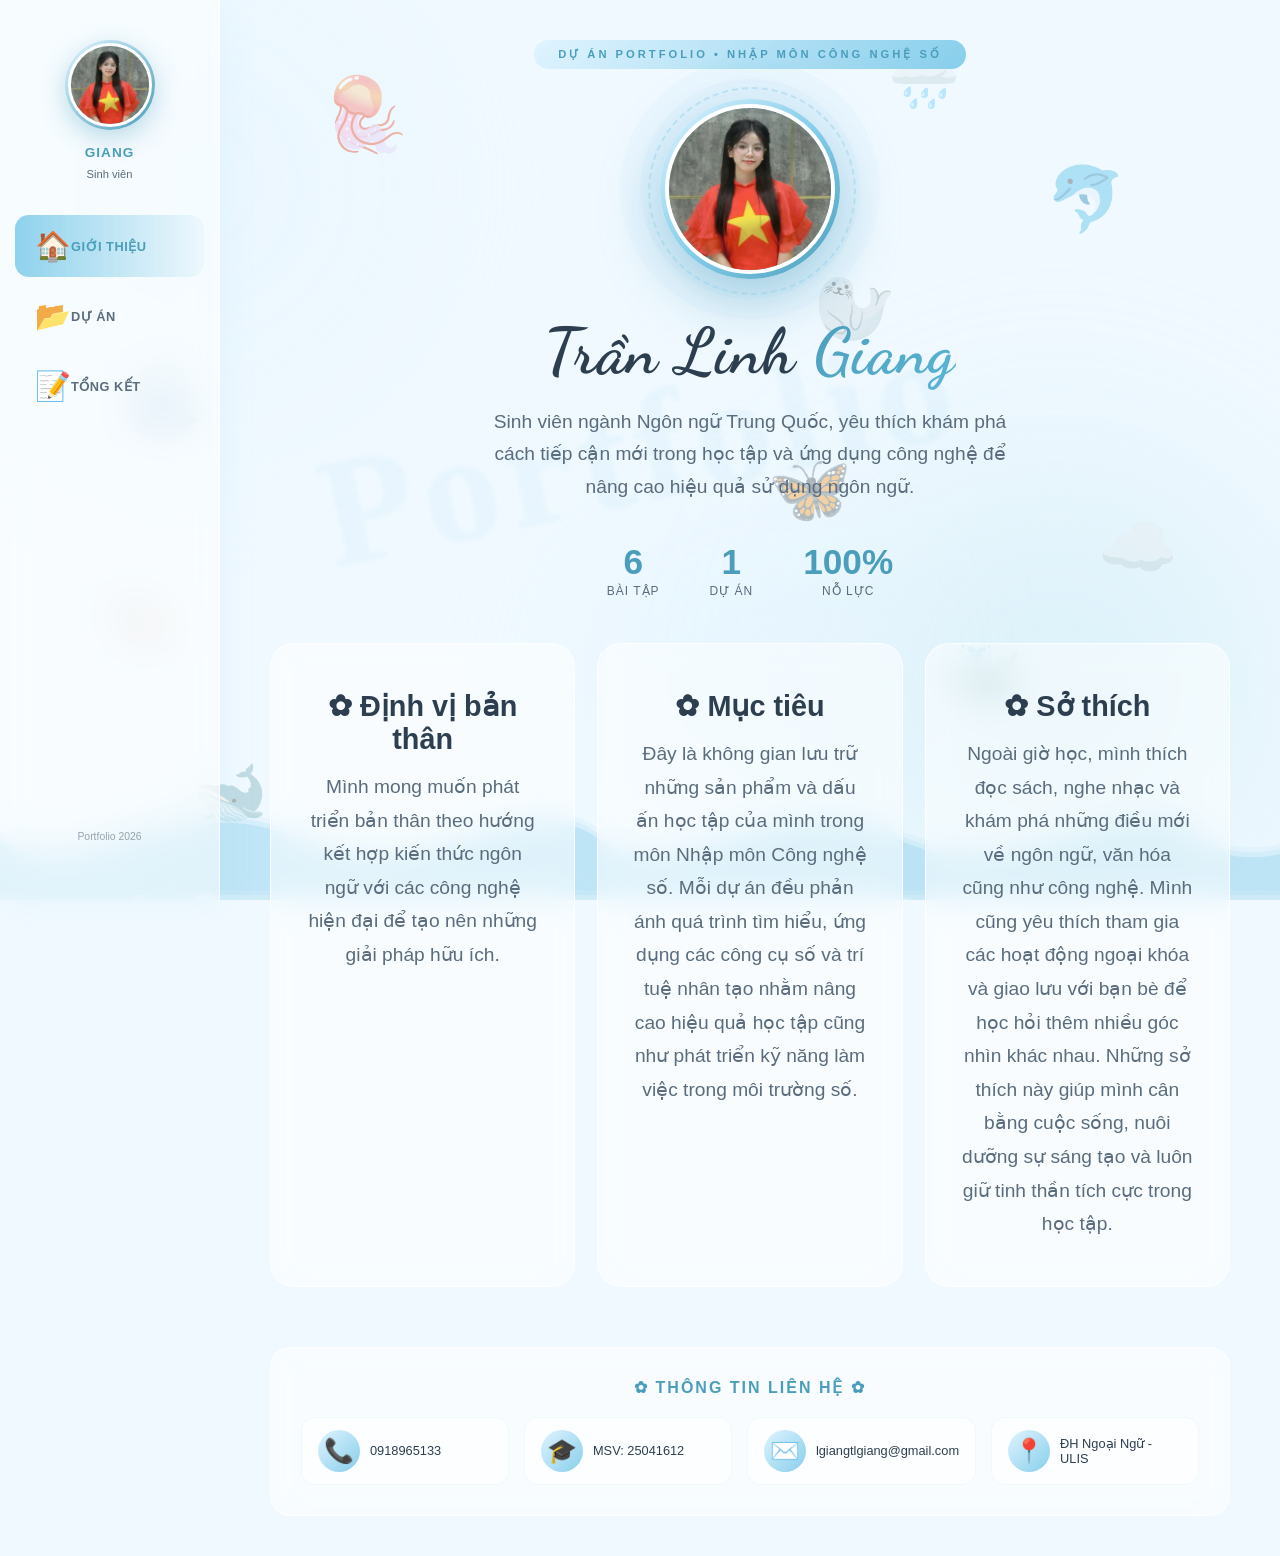
==== commit 21708629: "minor changes" ====
--- a/index.html
+++ b/index.html
@@ -91,7 +91,7 @@
                 Trần Linh <span class="highlight">Giang</span>
             </h1>
             <p class="hero-tagline">
-                Sinh viên chuyên ngành Ngôn ngữ Trung Quốc, yêu thích khám phá cách tiếp cận mới trong học tập và ứng dụng công nghệ để nâng cao hiệu quả sử dụng ngôn ngữ.
+                Sinh viên ngành Ngôn ngữ Trung Quốc, yêu thích khám phá cách tiếp cận mới trong học tập và ứng dụng công nghệ để nâng cao hiệu quả sử dụng ngôn ngữ.
             </p>
 
             <div class="hero-stats">
--- a/css/style.css
+++ b/css/style.css
@@ -1130,14 +1130,17 @@
    HOMEWORK DETAIL PAGES
 ========================================= */
 .back-link {
+    position: fixed;
+    top: 20px;
+    left: 240px;
+    z-index: 1001;
     display: inline-flex;
     align-items: center;
     gap: 6px;
-    margin-bottom: 24px;
     padding: 10px 20px;
-    background: var(--glass-bg);
-    backdrop-filter: blur(12px);
-    -webkit-backdrop-filter: blur(12px);
+    background: rgba(255, 255, 255, 0.75);
+    backdrop-filter: blur(16px);
+    -webkit-backdrop-filter: blur(16px);
     border: 1px solid var(--glass-border);
     border-radius: 12px;
     color: var(--aqua-dark);
@@ -1145,6 +1148,7 @@
     font-weight: 600;
     font-size: 0.95rem;
     transition: all 0.3s ease;
+    box-shadow: 0 4px 16px rgba(135, 206, 235, 0.12);
 }
 .back-link:hover {
     background: rgba(135, 206, 235, 0.2);
@@ -1529,12 +1533,19 @@
     height: auto;
     display: block;
     object-fit: contain;
-    max-height: 500px;
+    max-height: 420px;
     border-bottom: 1px solid rgba(135,206,235,0.15);
 }
 .hw-img-wrap.single {
     flex: 1 1 100%;
-    max-width: 700px;
+    max-width: 650px;
+}
+.hw-img-wrap.triple {
+    flex: 1 1 calc(33.33% - 8px);
+    min-width: 180px;
+}
+.hw-images.has-4 .hw-img-wrap {
+    flex: 1 1 calc(50% - 6px);
 }
 .hw-img-caption {
     padding: 8px 14px;
@@ -1610,4 +1621,10 @@
     .hw-img-wrap img {
         max-height: 350px;
     }
-}
+    .back-link {
+        left: 16px;
+        top: 12px;
+        padding: 8px 14px;
+        font-size: 0.85rem;
+    }
+}
